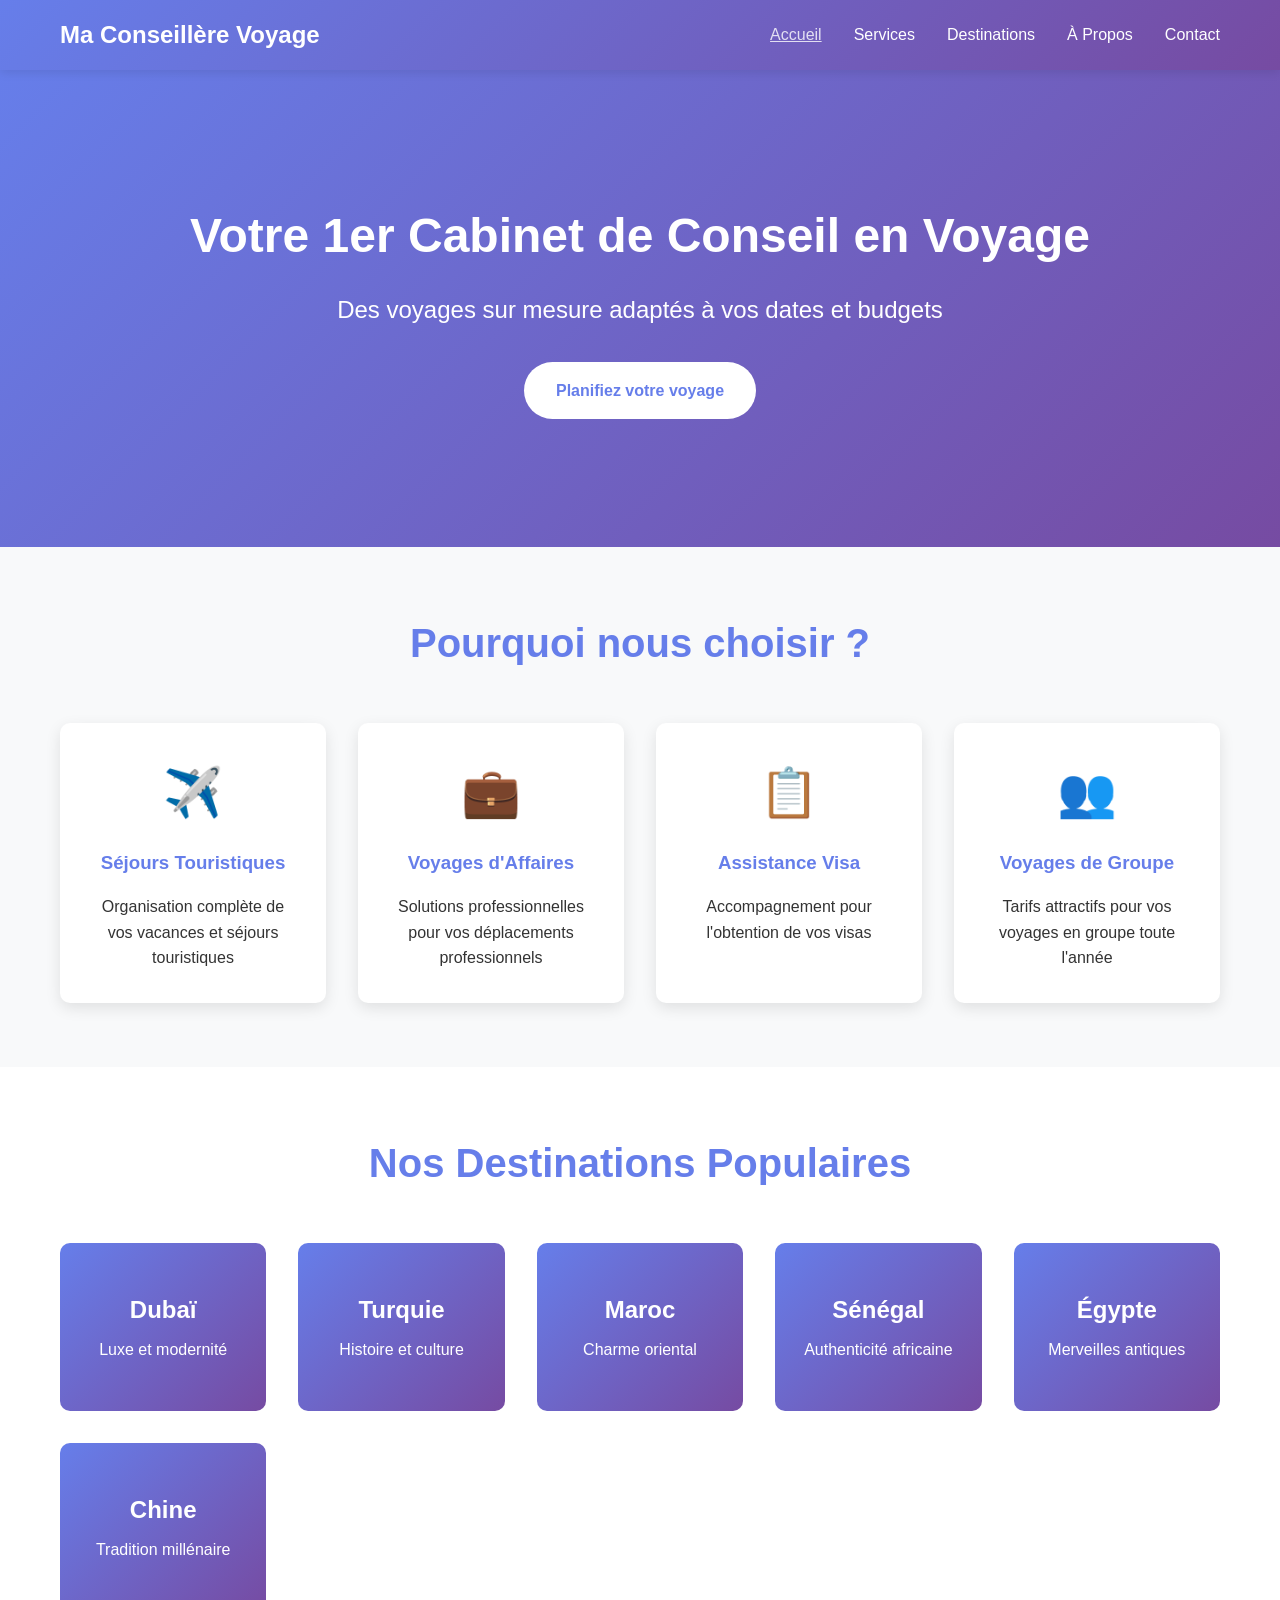
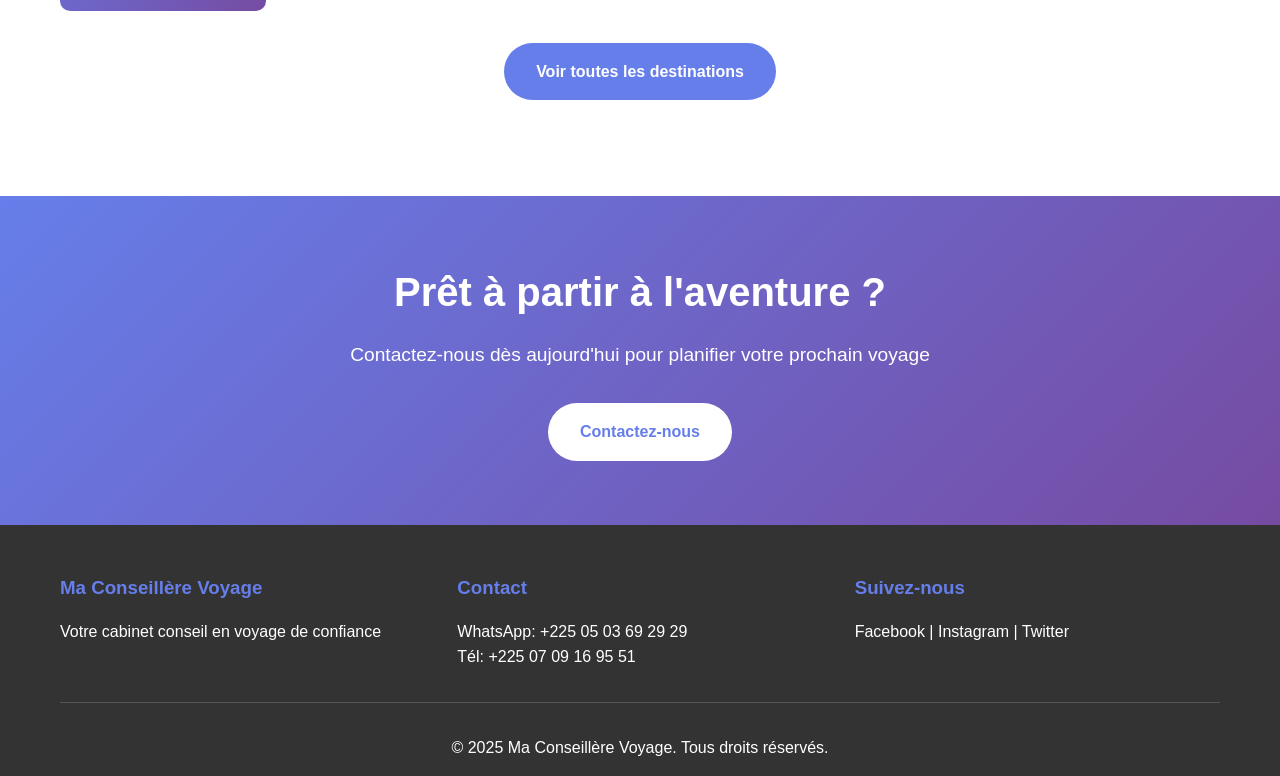
==== index.html @ c79a8484 "Initial commit: Landing page for MaConseillereVoyage Created a complete multi-page website including" ====
<!DOCTYPE html>
<html lang="fr">
<head>
    <meta charset="UTF-8">
    <meta name="viewport" content="width=device-width, initial-scale=1.0">
    <title>Ma Conseillère Voyage - Votre Cabinet Conseil en Voyage</title>
    <link rel="stylesheet" href="styles.css">
</head>
<body>
    <nav class="navbar">
        <div class="container">
            <div class="logo">
                <h1>Ma Conseillère Voyage</h1>
            </div>
            <ul class="nav-menu">
                <li><a href="index.html" class="active">Accueil</a></li>
                <li><a href="services.html">Services</a></li>
                <li><a href="destinations.html">Destinations</a></li>
                <li><a href="about.html">À Propos</a></li>
                <li><a href="contact.html">Contact</a></li>
            </ul>
        </div>
    </nav>

    <section class="hero">
        <div class="hero-content">
            <h2>Votre 1er Cabinet de Conseil en Voyage</h2>
            <p>Des voyages sur mesure adaptés à vos dates et budgets</p>
            <a href="contact.html" class="cta-button">Planifiez votre voyage</a>
        </div>
    </section>

    <section class="features">
        <div class="container">
            <h2>Pourquoi nous choisir ?</h2>
            <div class="feature-grid">
                <div class="feature-card">
                    <div class="icon">✈️</div>
                    <h3>Séjours Touristiques</h3>
                    <p>Organisation complète de vos vacances et séjours touristiques</p>
                </div>
                <div class="feature-card">
                    <div class="icon">💼</div>
                    <h3>Voyages d'Affaires</h3>
                    <p>Solutions professionnelles pour vos déplacements professionnels</p>
                </div>
                <div class="feature-card">
                    <div class="icon">📋</div>
                    <h3>Assistance Visa</h3>
                    <p>Accompagnement pour l'obtention de vos visas</p>
                </div>
                <div class="feature-card">
                    <div class="icon">👥</div>
                    <h3>Voyages de Groupe</h3>
                    <p>Tarifs attractifs pour vos voyages en groupe toute l'année</p>
                </div>
            </div>
        </div>
    </section>

    <section class="destinations-preview">
        <div class="container">
            <h2>Nos Destinations Populaires</h2>
            <div class="destinations-grid">
                <div class="destination-card">
                    <h3>Dubaï</h3>
                    <p>Luxe et modernité</p>
                </div>
                <div class="destination-card">
                    <h3>Turquie</h3>
                    <p>Histoire et culture</p>
                </div>
                <div class="destination-card">
                    <h3>Maroc</h3>
                    <p>Charme oriental</p>
                </div>
                <div class="destination-card">
                    <h3>Sénégal</h3>
                    <p>Authenticité africaine</p>
                </div>
                <div class="destination-card">
                    <h3>Égypte</h3>
                    <p>Merveilles antiques</p>
                </div>
                <div class="destination-card">
                    <h3>Chine</h3>
                    <p>Tradition millénaire</p>
                </div>
            </div>
            <a href="destinations.html" class="btn-secondary">Voir toutes les destinations</a>
        </div>
    </section>

    <section class="cta-section">
        <div class="container">
            <h2>Prêt à partir à l'aventure ?</h2>
            <p>Contactez-nous dès aujourd'hui pour planifier votre prochain voyage</p>
            <a href="contact.html" class="cta-button">Contactez-nous</a>
        </div>
    </section>

    <footer>
        <div class="container">
            <div class="footer-content">
                <div class="footer-section">
                    <h3>Ma Conseillère Voyage</h3>
                    <p>Votre cabinet conseil en voyage de confiance</p>
                </div>
                <div class="footer-section">
                    <h3>Contact</h3>
                    <p>WhatsApp: +225 05 03 69 29 29</p>
                    <p>Tél: +225 07 09 16 95 51</p>
                </div>
                <div class="footer-section">
                    <h3>Suivez-nous</h3>
                    <p>Facebook | Instagram | Twitter</p>
                </div>
            </div>
            <div class="footer-bottom">
                <p>&copy; 2025 Ma Conseillère Voyage. Tous droits réservés.</p>
            </div>
        </div>
    </footer>
</body>
</html>
---- styles.css ----
* {
    margin: 0;
    padding: 0;
    box-sizing: border-box;
}

body {
    font-family: 'Segoe UI', Tahoma, Geneva, Verdana, sans-serif;
    line-height: 1.6;
    color: #333;
}

.container {
    max-width: 1200px;
    margin: 0 auto;
    padding: 0 20px;
}

/* Navigation */
.navbar {
    background: linear-gradient(135deg, #667eea 0%, #764ba2 100%);
    padding: 1rem 0;
    position: sticky;
    top: 0;
    z-index: 1000;
    box-shadow: 0 2px 10px rgba(0,0,0,0.1);
}

.navbar .container {
    display: flex;
    justify-content: space-between;
    align-items: center;
}

.logo h1 {
    color: white;
    font-size: 1.5rem;
}

.nav-menu {
    display: flex;
    list-style: none;
    gap: 2rem;
}

.nav-menu a {
    color: white;
    text-decoration: none;
    font-weight: 500;
    transition: opacity 0.3s;
}

.nav-menu a:hover,
.nav-menu a.active {
    opacity: 0.8;
    text-decoration: underline;
}

/* Hero Section */
.hero {
    background: linear-gradient(135deg, #667eea 0%, #764ba2 100%);
    color: white;
    padding: 8rem 2rem;
    text-align: center;
}

.hero-content h2 {
    font-size: 3rem;
    margin-bottom: 1rem;
}

.hero-content p {
    font-size: 1.5rem;
    margin-bottom: 2rem;
}

.cta-button {
    display: inline-block;
    background: white;
    color: #667eea;
    padding: 1rem 2rem;
    border-radius: 30px;
    text-decoration: none;
    font-weight: bold;
    transition: transform 0.3s, box-shadow 0.3s;
}

.cta-button:hover {
    transform: translateY(-3px);
    box-shadow: 0 10px 20px rgba(0,0,0,0.2);
}

/* Features Section */
.features {
    padding: 4rem 2rem;
    background: #f8f9fa;
}

.features h2 {
    text-align: center;
    font-size: 2.5rem;
    margin-bottom: 3rem;
    color: #667eea;
}

.feature-grid {
    display: grid;
    grid-template-columns: repeat(auto-fit, minmax(250px, 1fr));
    gap: 2rem;
}

.feature-card {
    background: white;
    padding: 2rem;
    border-radius: 10px;
    text-align: center;
    box-shadow: 0 5px 15px rgba(0,0,0,0.1);
    transition: transform 0.3s;
}

.feature-card:hover {
    transform: translateY(-5px);
}

.icon {
    font-size: 3rem;
    margin-bottom: 1rem;
}

.feature-card h3 {
    color: #667eea;
    margin-bottom: 1rem;
}

/* Destinations Preview */
.destinations-preview {
    padding: 4rem 2rem;
}

.destinations-preview h2 {
    text-align: center;
    font-size: 2.5rem;
    margin-bottom: 3rem;
    color: #667eea;
}

.destinations-grid {
    display: grid;
    grid-template-columns: repeat(auto-fit, minmax(200px, 1fr));
    gap: 2rem;
    margin-bottom: 2rem;
}

.destination-card {
    background: linear-gradient(135deg, #667eea 0%, #764ba2 100%);
    color: white;
    padding: 3rem 1rem;
    border-radius: 10px;
    text-align: center;
    transition: transform 0.3s;
}

.destination-card:hover {
    transform: scale(1.05);
}

.destination-card h3 {
    font-size: 1.5rem;
    margin-bottom: 0.5rem;
}

.btn-secondary {
    display: block;
    width: fit-content;
    margin: 2rem auto;
    padding: 1rem 2rem;
    background: #667eea;
    color: white;
    text-decoration: none;
    border-radius: 30px;
    font-weight: bold;
    transition: background 0.3s;
}

.btn-secondary:hover {
    background: #764ba2;
}

/* CTA Section */
.cta-section {
    background: linear-gradient(135deg, #667eea 0%, #764ba2 100%);
    color: white;
    padding: 4rem 2rem;
    text-align: center;
}

.cta-section h2 {
    font-size: 2.5rem;
    margin-bottom: 1rem;
}

.cta-section p {
    font-size: 1.2rem;
    margin-bottom: 2rem;
}

/* Footer */
footer {
    background: #333;
    color: white;
    padding: 3rem 2rem 1rem;
}

.footer-content {
    display: grid;
    grid-template-columns: repeat(auto-fit, minmax(250px, 1fr));
    gap: 2rem;
    margin-bottom: 2rem;
}

.footer-section h3 {
    margin-bottom: 1rem;
    color: #667eea;
}

.footer-bottom {
    text-align: center;
    padding-top: 2rem;
    border-top: 1px solid #555;
}

/* Form Styles */
.form-group {
    margin-bottom: 1.5rem;
}

.form-group label {
    display: block;
    margin-bottom: 0.5rem;
    font-weight: bold;
}

.form-group input,
.form-group textarea,
.form-group select {
    width: 100%;
    padding: 0.75rem;
    border: 1px solid #ddd;
    border-radius: 5px;
    font-size: 1rem;
}

.form-group textarea {
    resize: vertical;
    min-height: 150px;
}

.submit-button {
    background: #667eea;
    color: white;
    padding: 1rem 2rem;
    border: none;
    border-radius: 30px;
    font-size: 1rem;
    font-weight: bold;
    cursor: pointer;
    transition: background 0.3s;
}

.submit-button:hover {
    background: #764ba2;
}

/* Content Sections */
.content-section {
    padding: 4rem 2rem;
}

.content-section h2 {
    color: #667eea;
    font-size: 2.5rem;
    margin-bottom: 2rem;
}

.content-section h3 {
    color: #667eea;
    margin-top: 2rem;
    margin-bottom: 1rem;
}

/* Service Cards */
.service-card {
    background: white;
    padding: 2rem;
    border-radius: 10px;
    box-shadow: 0 5px 15px rgba(0,0,0,0.1);
    margin-bottom: 2rem;
}

.service-card h3 {
    color: #667eea;
    margin-bottom: 1rem;
}

.service-card ul {
    list-style-position: inside;
    margin-top: 1rem;
}

.service-card li {
    margin-bottom: 0.5rem;
}

/* Contact Info */
.contact-info {
    background: #f8f9fa;
    padding: 2rem;
    border-radius: 10px;
    margin-bottom: 2rem;
}

.contact-item {
    display: flex;
    align-items: center;
    margin-bottom: 1rem;
    font-size: 1.1rem;
}

.contact-item strong {
    color: #667eea;
    margin-right: 0.5rem;
}

/* Responsive */
@media (max-width: 768px) {
    .nav-menu {
        flex-direction: column;
        gap: 1rem;
    }

    .hero-content h2 {
        font-size: 2rem;
    }

    .hero-content p {
        font-size: 1.2rem;
    }

    .features h2,
    .destinations-preview h2,
    .content-section h2 {
        font-size: 2rem;
    }
}
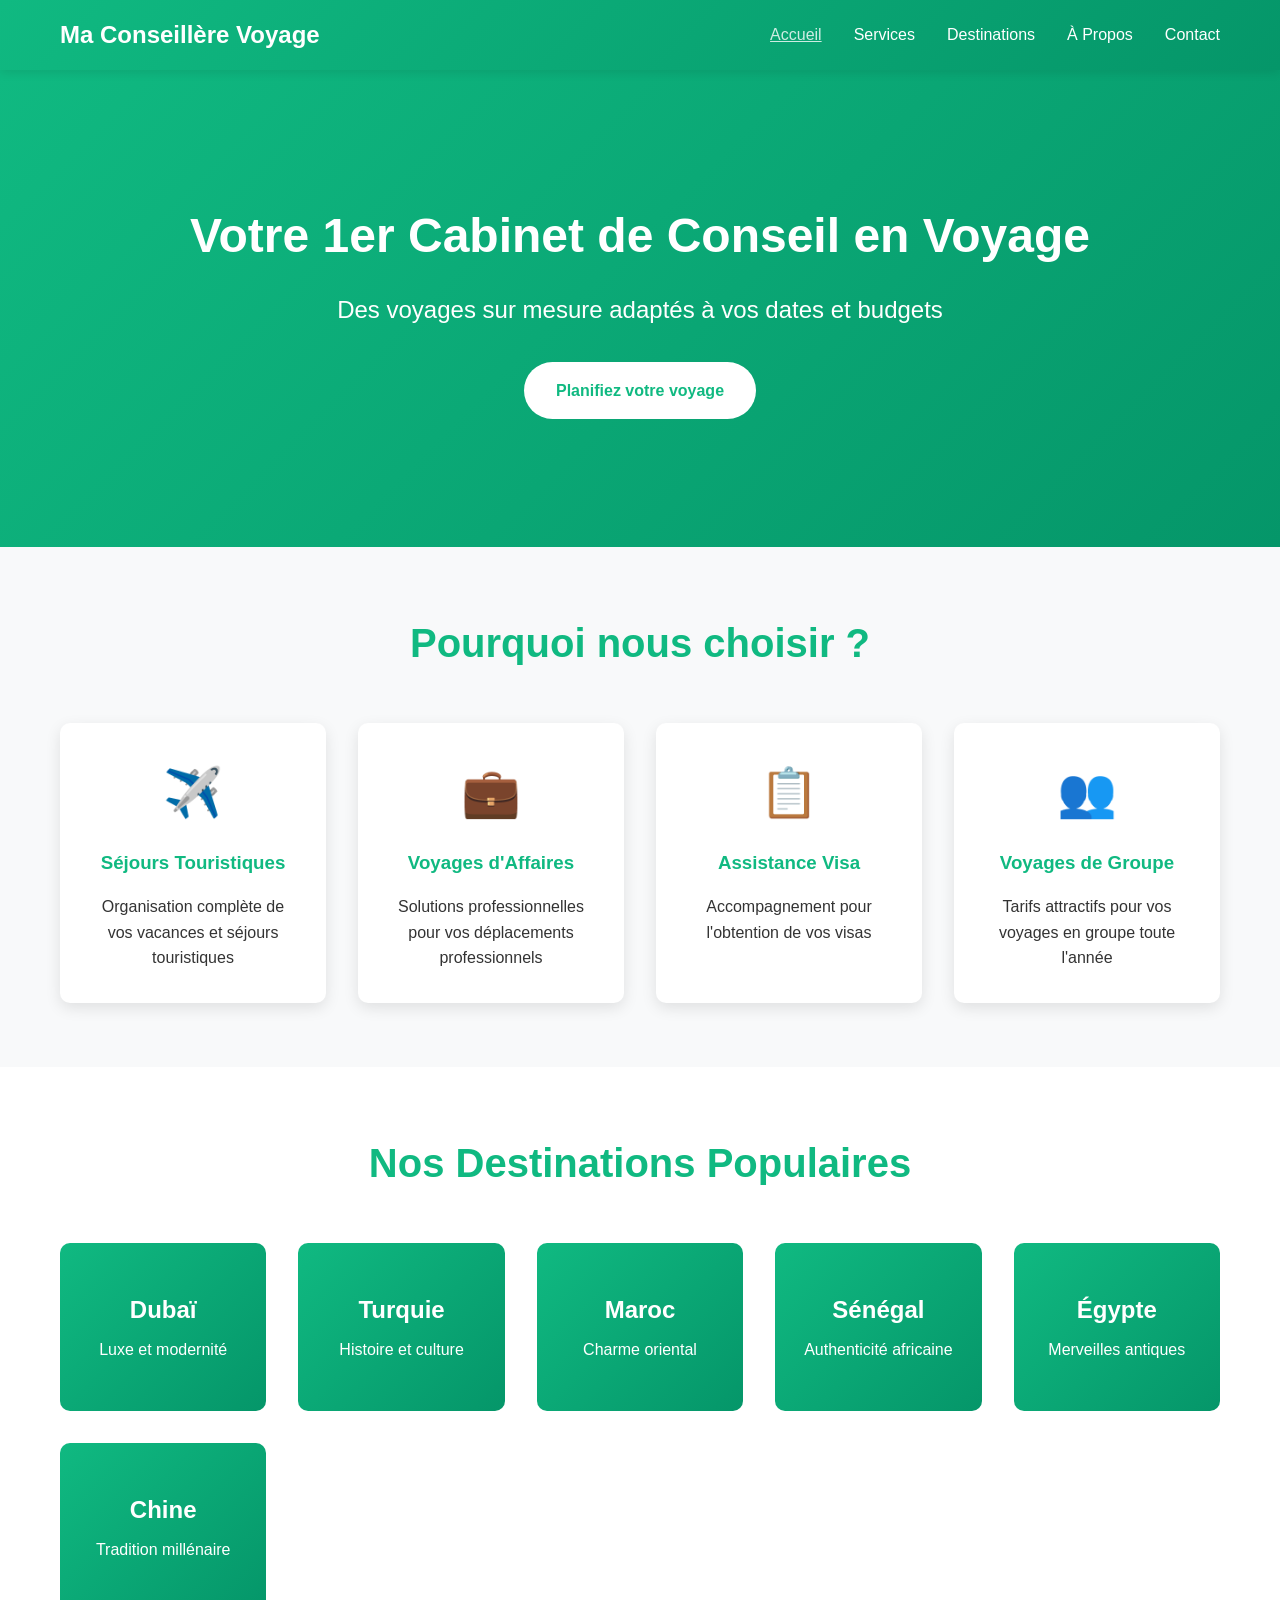
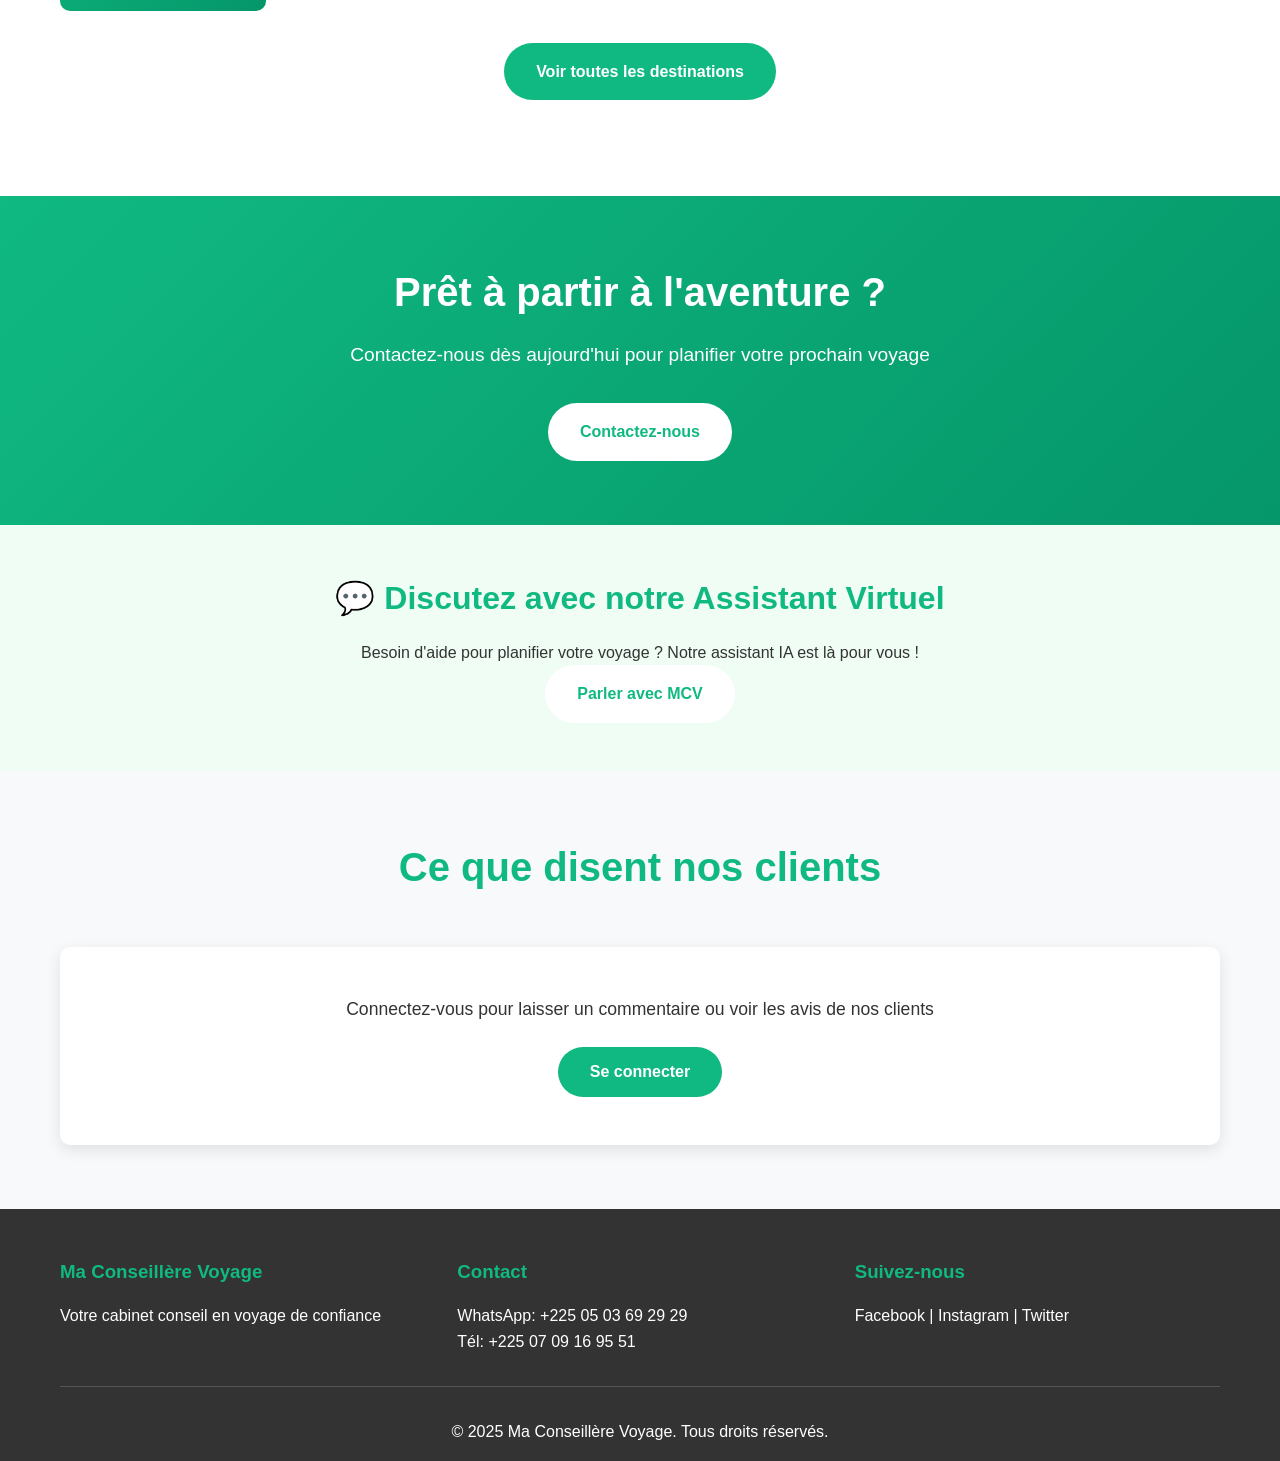
==== commit c1a7bd8c: "Add authentication, comments system, and AI chat features Major features added: - Firebase Authentic" ====
--- a/index.html
+++ b/index.html
@@ -99,6 +99,136 @@
         </div>
     </section>
 
+    <!-- Chat AI Section -->
+    <section class="chat-promo-section">
+        <div class="container">
+            <h2>💬 Discutez avec notre Assistant Virtuel</h2>
+            <p>Besoin d'aide pour planifier votre voyage ? Notre assistant IA est là pour vous !</p>
+            <a href="chat.html" class="cta-button">Parler avec MCV</a>
+        </div>
+    </section>
+
+    <!-- Comments Section -->
+    <section class="comments-wrapper">
+        <div class="container">
+            <h2>Ce que disent nos clients</h2>
+
+            <!-- Login prompt (shown when not logged in) -->
+            <div id="login-prompt" class="login-prompt">
+                <p>Connectez-vous pour laisser un commentaire ou voir les avis de nos clients</p>
+                <div id="auth-buttons">
+                    <button onclick="window.authModule.showLoginModal()" class="btn-login">Se connecter</button>
+                </div>
+            </div>
+
+            <!-- Comments section (shown when logged in) -->
+            <div id="comments-section" class="comments-section" style="display: none;">
+                <!-- Comment form -->
+                <form id="comment-form" class="comment-form">
+                    <textarea
+                        id="comment-input"
+                        placeholder="Partagez votre expérience avec Ma Conseillère Voyage..."
+                        rows="3"
+                        required
+                    ></textarea>
+                    <button type="submit" class="submit-button">Publier</button>
+                </form>
+
+                <!-- Comments list -->
+                <div id="comments-list" class="comments-list">
+                    <!-- Comments will be loaded here -->
+                </div>
+            </div>
+        </div>
+    </section>
+
+    <!-- Auth Modal -->
+    <div id="auth-modal" class="auth-modal" onclick="if(event.target === this) window.authModule.hideLoginModal()">
+        <div class="auth-modal-content">
+            <span class="close-modal" onclick="window.authModule.hideLoginModal()">&times;</span>
+
+            <!-- Login Form -->
+            <div id="login-form" class="auth-form">
+                <h2>Connexion</h2>
+                <form onsubmit="event.preventDefault(); window.authModule.signInWithEmail(document.getElementById('login-email').value, document.getElementById('login-password').value)">
+                    <div class="form-group">
+                        <label for="login-email">Email</label>
+                        <input type="email" id="login-email" required>
+                    </div>
+                    <div class="form-group">
+                        <label for="login-password">Mot de passe</label>
+                        <input type="password" id="login-password" required>
+                    </div>
+                    <button type="submit" class="submit-button">Se connecter</button>
+                </form>
+
+                <div class="auth-divider">
+                    <span>OU</span>
+                </div>
+
+                <button onclick="window.authModule.signInWithGoogle()" class="google-button">
+                    <img src="https://www.gstatic.com/firebasejs/ui/2.0.0/images/auth/google.svg" alt="Google">
+                    Continuer avec Google
+                </button>
+
+                <p class="auth-switch">
+                    Pas encore de compte ?
+                    <a href="#" onclick="event.preventDefault(); window.authModule.showSignupForm()">S'inscrire</a>
+                </p>
+            </div>
+
+            <!-- Signup Form -->
+            <div id="signup-form" class="auth-form" style="display: none;">
+                <h2>Inscription</h2>
+                <form onsubmit="event.preventDefault(); window.authModule.signUpWithEmail(document.getElementById('signup-email').value, document.getElementById('signup-password').value, document.getElementById('signup-name').value)">
+                    <div class="form-group">
+                        <label for="signup-name">Nom complet</label>
+                        <input type="text" id="signup-name" required>
+                    </div>
+                    <div class="form-group">
+                        <label for="signup-email">Email</label>
+                        <input type="email" id="signup-email" required>
+                    </div>
+                    <div class="form-group">
+                        <label for="signup-password">Mot de passe (min. 6 caractères)</label>
+                        <input type="password" id="signup-password" minlength="6" required>
+                    </div>
+                    <button type="submit" class="submit-button">S'inscrire</button>
+                </form>
+
+                <div class="auth-divider">
+                    <span>OU</span>
+                </div>
+
+                <button onclick="window.authModule.signInWithGoogle()" class="google-button">
+                    <img src="https://www.gstatic.com/firebasejs/ui/2.0.0/images/auth/google.svg" alt="Google">
+                    Continuer avec Google
+                </button>
+
+                <p class="auth-switch">
+                    Déjà un compte ?
+                    <a href="#" onclick="event.preventDefault(); window.authModule.showLoginForm()">Se connecter</a>
+                </p>
+            </div>
+        </div>
+    </div>
+
+    <!-- Scripts -->
+    <script type="module" src="js/firebase-config.js"></script>
+    <script type="module" src="js/auth.js"></script>
+    <script type="module" src="js/comments.js"></script>
+    <script type="module">
+        import { initAuth } from './js/auth.js';
+        import { initComments, setupCommentForm } from './js/comments.js';
+
+        // Initialize authentication
+        initAuth();
+
+        // Initialize comments
+        initComments();
+        setupCommentForm();
+    </script>
+
     <footer>
         <div class="container">
             <div class="footer-content">
--- a/styles.css
+++ b/styles.css
@@ -18,7 +18,7 @@
 
 /* Navigation */
 .navbar {
-    background: linear-gradient(135deg, #667eea 0%, #764ba2 100%);
+    background: linear-gradient(135deg, #10b981 0%, #059669 100%);
     padding: 1rem 0;
     position: sticky;
     top: 0;
@@ -58,7 +58,7 @@
 
 /* Hero Section */
 .hero {
-    background: linear-gradient(135deg, #667eea 0%, #764ba2 100%);
+    background: linear-gradient(135deg, #10b981 0%, #059669 100%);
     color: white;
     padding: 8rem 2rem;
     text-align: center;
@@ -77,7 +77,7 @@
 .cta-button {
     display: inline-block;
     background: white;
-    color: #667eea;
+    color: #10b981;
     padding: 1rem 2rem;
     border-radius: 30px;
     text-decoration: none;
@@ -100,7 +100,7 @@
     text-align: center;
     font-size: 2.5rem;
     margin-bottom: 3rem;
-    color: #667eea;
+    color: #10b981;
 }
 
 .feature-grid {
@@ -128,7 +128,7 @@
 }
 
 .feature-card h3 {
-    color: #667eea;
+    color: #10b981;
     margin-bottom: 1rem;
 }
 
@@ -141,7 +141,7 @@
     text-align: center;
     font-size: 2.5rem;
     margin-bottom: 3rem;
-    color: #667eea;
+    color: #10b981;
 }
 
 .destinations-grid {
@@ -152,7 +152,7 @@
 }
 
 .destination-card {
-    background: linear-gradient(135deg, #667eea 0%, #764ba2 100%);
+    background: linear-gradient(135deg, #10b981 0%, #059669 100%);
     color: white;
     padding: 3rem 1rem;
     border-radius: 10px;
@@ -174,7 +174,7 @@
     width: fit-content;
     margin: 2rem auto;
     padding: 1rem 2rem;
-    background: #667eea;
+    background: #10b981;
     color: white;
     text-decoration: none;
     border-radius: 30px;
@@ -183,12 +183,12 @@
 }
 
 .btn-secondary:hover {
-    background: #764ba2;
+    background: #059669;
 }
 
 /* CTA Section */
 .cta-section {
-    background: linear-gradient(135deg, #667eea 0%, #764ba2 100%);
+    background: linear-gradient(135deg, #10b981 0%, #059669 100%);
     color: white;
     padding: 4rem 2rem;
     text-align: center;
@@ -220,7 +220,7 @@
 
 .footer-section h3 {
     margin-bottom: 1rem;
-    color: #667eea;
+    color: #10b981;
 }
 
 .footer-bottom {
@@ -256,7 +256,7 @@
 }
 
 .submit-button {
-    background: #667eea;
+    background: #10b981;
     color: white;
     padding: 1rem 2rem;
     border: none;
@@ -268,7 +268,7 @@
 }
 
 .submit-button:hover {
-    background: #764ba2;
+    background: #059669;
 }
 
 /* Content Sections */
@@ -277,13 +277,13 @@
 }
 
 .content-section h2 {
-    color: #667eea;
+    color: #10b981;
     font-size: 2.5rem;
     margin-bottom: 2rem;
 }
 
 .content-section h3 {
-    color: #667eea;
+    color: #10b981;
     margin-top: 2rem;
     margin-bottom: 1rem;
 }
@@ -298,7 +298,7 @@
 }
 
 .service-card h3 {
-    color: #667eea;
+    color: #10b981;
     margin-bottom: 1rem;
 }
 
@@ -327,8 +327,522 @@
 }
 
 .contact-item strong {
-    color: #667eea;
+    color: #10b981;
     margin-right: 0.5rem;
+}
+
+/* Chat Promo Section */
+.chat-promo-section {
+    background: #f0fdf4;
+    padding: 3rem 2rem;
+    text-align: center;
+}
+
+.chat-promo-section h2 {
+    color: #10b981;
+    font-size: 2rem;
+    margin-bottom: 1rem;
+}
+
+/* Comments Section */
+.comments-wrapper {
+    padding: 4rem 2rem;
+    background: #f8f9fa;
+}
+
+.comments-wrapper h2 {
+    text-align: center;
+    font-size: 2.5rem;
+    margin-bottom: 3rem;
+    color: #10b981;
+}
+
+.login-prompt {
+    text-align: center;
+    padding: 3rem 2rem;
+    background: white;
+    border-radius: 10px;
+    box-shadow: 0 5px 15px rgba(0,0,0,0.1);
+}
+
+.login-prompt p {
+    margin-bottom: 1.5rem;
+    font-size: 1.1rem;
+}
+
+.btn-login {
+    background: #10b981;
+    color: white;
+    padding: 1rem 2rem;
+    border: none;
+    border-radius: 30px;
+    font-size: 1rem;
+    font-weight: bold;
+    cursor: pointer;
+    transition: background 0.3s;
+}
+
+.btn-login:hover {
+    background: #059669;
+}
+
+.btn-logout {
+    background: #ef4444;
+    color: white;
+    padding: 0.5rem 1rem;
+    border: none;
+    border-radius: 20px;
+    font-size: 0.9rem;
+    cursor: pointer;
+    transition: background 0.3s;
+    margin-left: 1rem;
+}
+
+.btn-logout:hover {
+    background: #dc2626;
+}
+
+.user-name {
+    color: white;
+    font-weight: 500;
+}
+
+.comments-section {
+    max-width: 800px;
+    margin: 0 auto;
+}
+
+.comment-form {
+    background: white;
+    padding: 2rem;
+    border-radius: 10px;
+    box-shadow: 0 5px 15px rgba(0,0,0,0.1);
+    margin-bottom: 2rem;
+}
+
+.comment-form textarea {
+    width: 100%;
+    padding: 1rem;
+    border: 1px solid #ddd;
+    border-radius: 5px;
+    font-family: inherit;
+    font-size: 1rem;
+    margin-bottom: 1rem;
+    resize: vertical;
+}
+
+.comments-list {
+    display: flex;
+    flex-direction: column;
+    gap: 1.5rem;
+}
+
+.comment-card {
+    background: white;
+    padding: 1.5rem;
+    border-radius: 10px;
+    box-shadow: 0 2px 10px rgba(0,0,0,0.1);
+}
+
+.comment-header {
+    display: flex;
+    align-items: center;
+    margin-bottom: 1rem;
+}
+
+.comment-avatar {
+    width: 40px;
+    height: 40px;
+    border-radius: 50%;
+    object-fit: cover;
+    margin-right: 1rem;
+}
+
+.comment-user-info {
+    display: flex;
+    flex-direction: column;
+}
+
+.comment-date {
+    font-size: 0.85rem;
+    color: #666;
+}
+
+.comment-text {
+    margin-bottom: 1rem;
+    line-height: 1.6;
+}
+
+.comment-actions {
+    display: flex;
+    gap: 1rem;
+}
+
+.like-button {
+    display: flex;
+    align-items: center;
+    gap: 0.5rem;
+    background: transparent;
+    border: 1px solid #ddd;
+    padding: 0.5rem 1rem;
+    border-radius: 20px;
+    cursor: pointer;
+    transition: all 0.3s;
+}
+
+.like-button:hover {
+    background: #f0fdf4;
+    border-color: #10b981;
+}
+
+.like-button.liked {
+    background: #f0fdf4;
+    border-color: #10b981;
+}
+
+.like-icon {
+    font-size: 1.2rem;
+}
+
+.like-count {
+    font-weight: 500;
+    color: #333;
+}
+
+.no-comments {
+    text-align: center;
+    padding: 2rem;
+    color: #666;
+    font-style: italic;
+}
+
+/* Auth Modal */
+.auth-modal {
+    display: none;
+    position: fixed;
+    top: 0;
+    left: 0;
+    width: 100%;
+    height: 100%;
+    background: rgba(0,0,0,0.5);
+    z-index: 2000;
+    align-items: center;
+    justify-content: center;
+}
+
+.auth-modal-content {
+    background: white;
+    padding: 2rem;
+    border-radius: 10px;
+    max-width: 400px;
+    width: 90%;
+    position: relative;
+}
+
+.close-modal {
+    position: absolute;
+    top: 1rem;
+    right: 1rem;
+    font-size: 2rem;
+    cursor: pointer;
+    color: #666;
+}
+
+.close-modal:hover {
+    color: #333;
+}
+
+.auth-form h2 {
+    color: #10b981;
+    margin-bottom: 1.5rem;
+    text-align: center;
+}
+
+.auth-divider {
+    text-align: center;
+    margin: 1.5rem 0;
+    position: relative;
+}
+
+.auth-divider::before,
+.auth-divider::after {
+    content: '';
+    position: absolute;
+    top: 50%;
+    width: 40%;
+    height: 1px;
+    background: #ddd;
+}
+
+.auth-divider::before {
+    left: 0;
+}
+
+.auth-divider::after {
+    right: 0;
+}
+
+.auth-divider span {
+    background: white;
+    padding: 0 1rem;
+    color: #666;
+}
+
+.google-button {
+    width: 100%;
+    padding: 0.75rem;
+    border: 1px solid #ddd;
+    border-radius: 5px;
+    background: white;
+    display: flex;
+    align-items: center;
+    justify-content: center;
+    gap: 0.5rem;
+    cursor: pointer;
+    font-size: 1rem;
+    transition: background 0.3s;
+}
+
+.google-button:hover {
+    background: #f8f9fa;
+}
+
+.google-button img {
+    width: 20px;
+    height: 20px;
+}
+
+.auth-switch {
+    text-align: center;
+    margin-top: 1rem;
+}
+
+.auth-switch a {
+    color: #10b981;
+    text-decoration: none;
+    font-weight: 500;
+}
+
+.auth-switch a:hover {
+    text-decoration: underline;
+}
+
+/* Chat Page */
+.chat-container {
+    min-height: calc(100vh - 60px);
+    background: #f8f9fa;
+    padding: 2rem;
+    display: flex;
+    justify-content: center;
+}
+
+.chat-wrapper {
+    max-width: 900px;
+    width: 100%;
+    background: white;
+    border-radius: 10px;
+    box-shadow: 0 5px 15px rgba(0,0,0,0.1);
+    display: flex;
+    flex-direction: column;
+    height: calc(100vh - 140px);
+}
+
+.chat-header {
+    padding: 1.5rem;
+    border-bottom: 1px solid #e5e7eb;
+    display: flex;
+    justify-content: space-between;
+    align-items: center;
+}
+
+.chat-header-info {
+    display: flex;
+    align-items: center;
+    gap: 1rem;
+}
+
+.chat-avatar {
+    width: 50px;
+    height: 50px;
+    border-radius: 50%;
+    background: #10b981;
+    display: flex;
+    align-items: center;
+    justify-content: center;
+    font-size: 1.5rem;
+}
+
+.chat-header h2 {
+    margin: 0;
+    font-size: 1.5rem;
+    color: #10b981;
+}
+
+.chat-status {
+    font-size: 0.9rem;
+    color: #10b981;
+}
+
+.btn-back {
+    padding: 0.5rem 1rem;
+    background: #10b981;
+    color: white;
+    border: none;
+    border-radius: 5px;
+    cursor: pointer;
+    transition: background 0.3s;
+}
+
+.btn-back:hover {
+    background: #059669;
+}
+
+.chat-messages {
+    flex: 1;
+    overflow-y: auto;
+    padding: 2rem;
+    display: flex;
+    flex-direction: column;
+    gap: 1rem;
+}
+
+.message {
+    display: flex;
+    gap: 0.75rem;
+    max-width: 80%;
+    animation: fadeIn 0.3s;
+}
+
+@keyframes fadeIn {
+    from {
+        opacity: 0;
+        transform: translateY(10px);
+    }
+    to {
+        opacity: 1;
+        transform: translateY(0);
+    }
+}
+
+.user-message {
+    align-self: flex-end;
+    flex-direction: row-reverse;
+}
+
+.assistant-message {
+    align-self: flex-start;
+}
+
+.message-avatar {
+    width: 35px;
+    height: 35px;
+    border-radius: 50%;
+    display: flex;
+    align-items: center;
+    justify-content: center;
+    font-size: 1.2rem;
+    flex-shrink: 0;
+}
+
+.message-avatar img {
+    width: 100%;
+    height: 100%;
+    border-radius: 50%;
+    object-fit: cover;
+}
+
+.message-content {
+    padding: 0.75rem 1rem;
+    border-radius: 15px;
+    line-height: 1.5;
+}
+
+.user-message .message-content {
+    background: #10b981;
+    color: white;
+    border-bottom-right-radius: 5px;
+}
+
+.assistant-message .message-content {
+    background: #f3f4f6;
+    color: #333;
+    border-bottom-left-radius: 5px;
+}
+
+.typing .message-content {
+    display: flex;
+    gap: 0.25rem;
+    padding: 1rem;
+}
+
+.typing-dots span {
+    width: 8px;
+    height: 8px;
+    border-radius: 50%;
+    background: #10b981;
+    display: inline-block;
+    animation: typing 1.4s infinite;
+}
+
+.typing-dots span:nth-child(2) {
+    animation-delay: 0.2s;
+}
+
+.typing-dots span:nth-child(3) {
+    animation-delay: 0.4s;
+}
+
+@keyframes typing {
+    0%, 60%, 100% {
+        transform: translateY(0);
+    }
+    30% {
+        transform: translateY(-10px);
+    }
+}
+
+.chat-input-container {
+    padding: 1.5rem;
+    border-top: 1px solid #e5e7eb;
+    display: flex;
+    gap: 1rem;
+}
+
+.chat-input-container textarea {
+    flex: 1;
+    padding: 0.75rem;
+    border: 1px solid #ddd;
+    border-radius: 20px;
+    font-family: inherit;
+    font-size: 1rem;
+    resize: none;
+    max-height: 120px;
+}
+
+.send-button {
+    width: 50px;
+    height: 50px;
+    border-radius: 50%;
+    background: #10b981;
+    color: white;
+    border: none;
+    cursor: pointer;
+    display: flex;
+    align-items: center;
+    justify-content: center;
+    transition: background 0.3s, transform 0.2s;
+    flex-shrink: 0;
+}
+
+.send-button:hover {
+    background: #059669;
+    transform: scale(1.05);
+}
+
+.send-button:disabled {
+    background: #9ca3af;
+    cursor: not-allowed;
+    transform: none;
 }
 
 /* Responsive */
@@ -351,4 +865,17 @@
     .content-section h2 {
         font-size: 2rem;
     }
-}
+
+    .message {
+        max-width: 90%;
+    }
+
+    .chat-wrapper {
+        height: calc(100vh - 100px);
+    }
+
+    .auth-modal-content {
+        width: 95%;
+        padding: 1.5rem;
+    }
+}
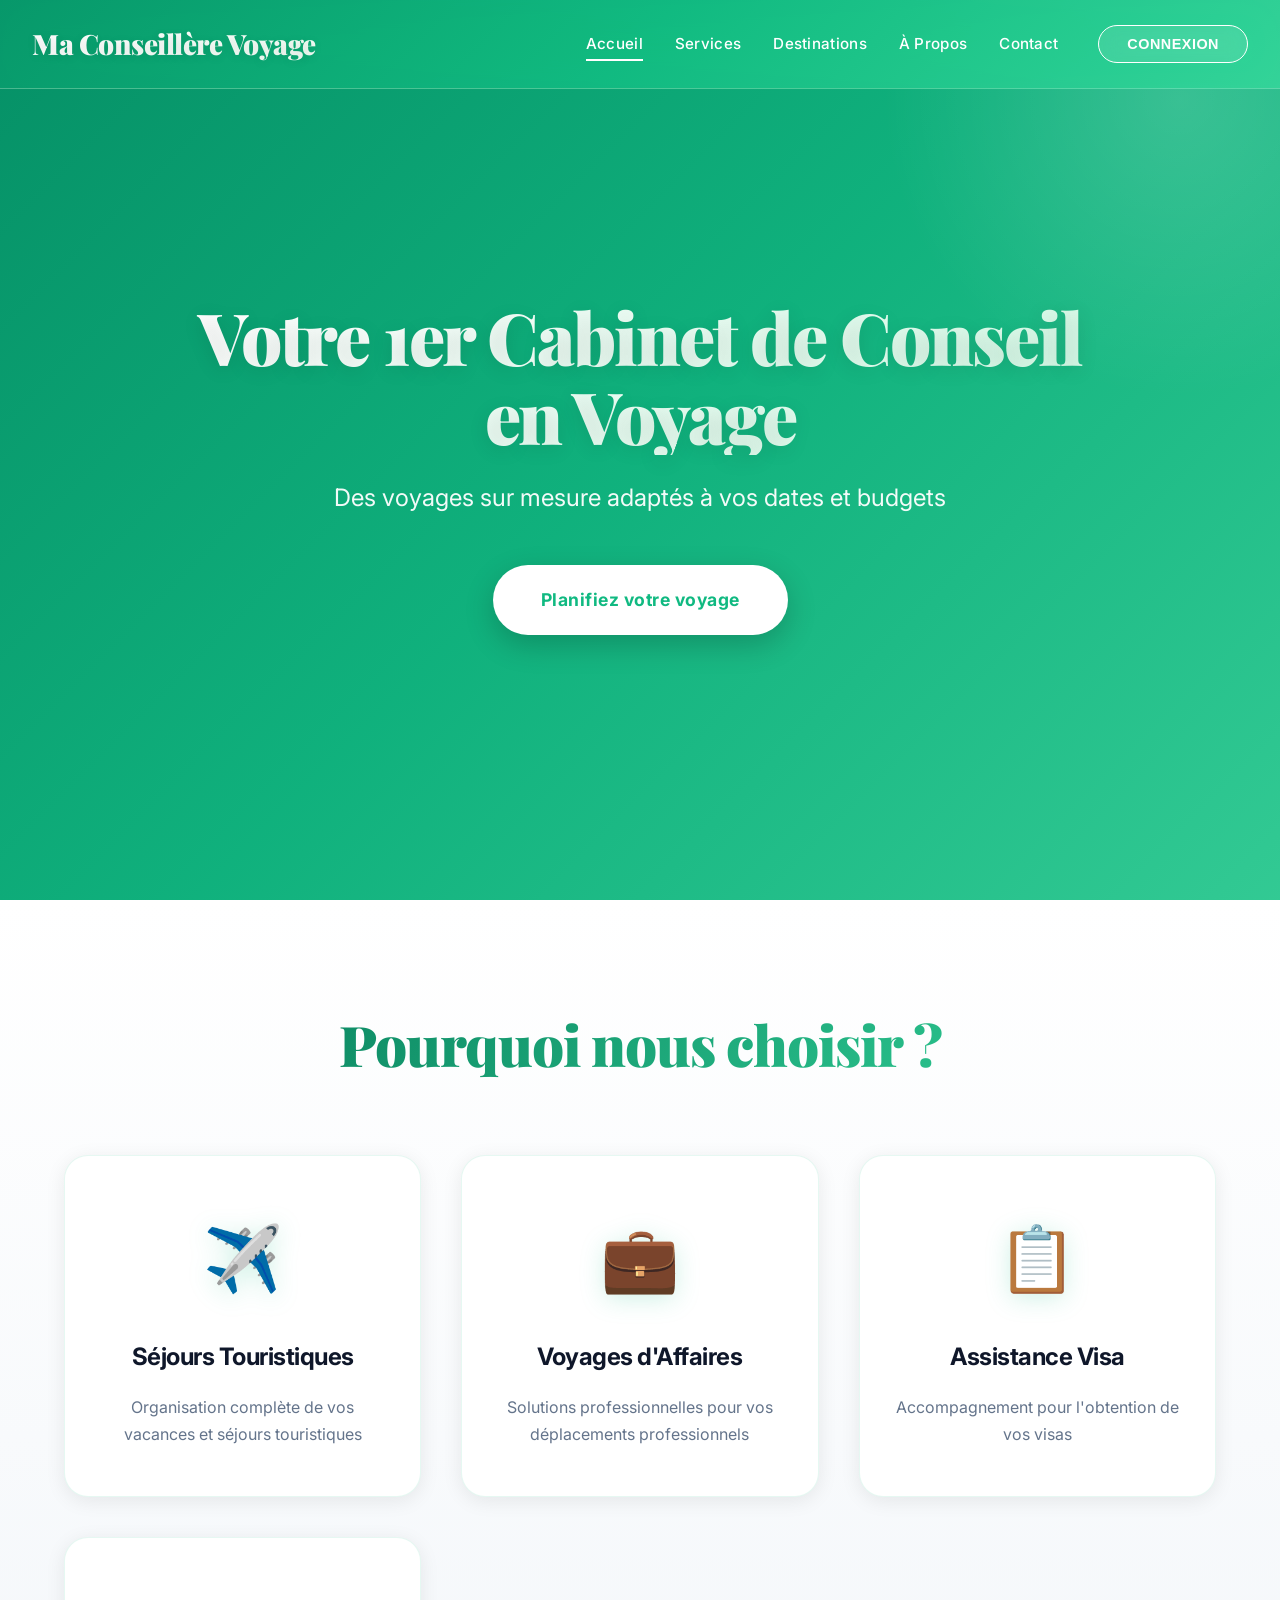
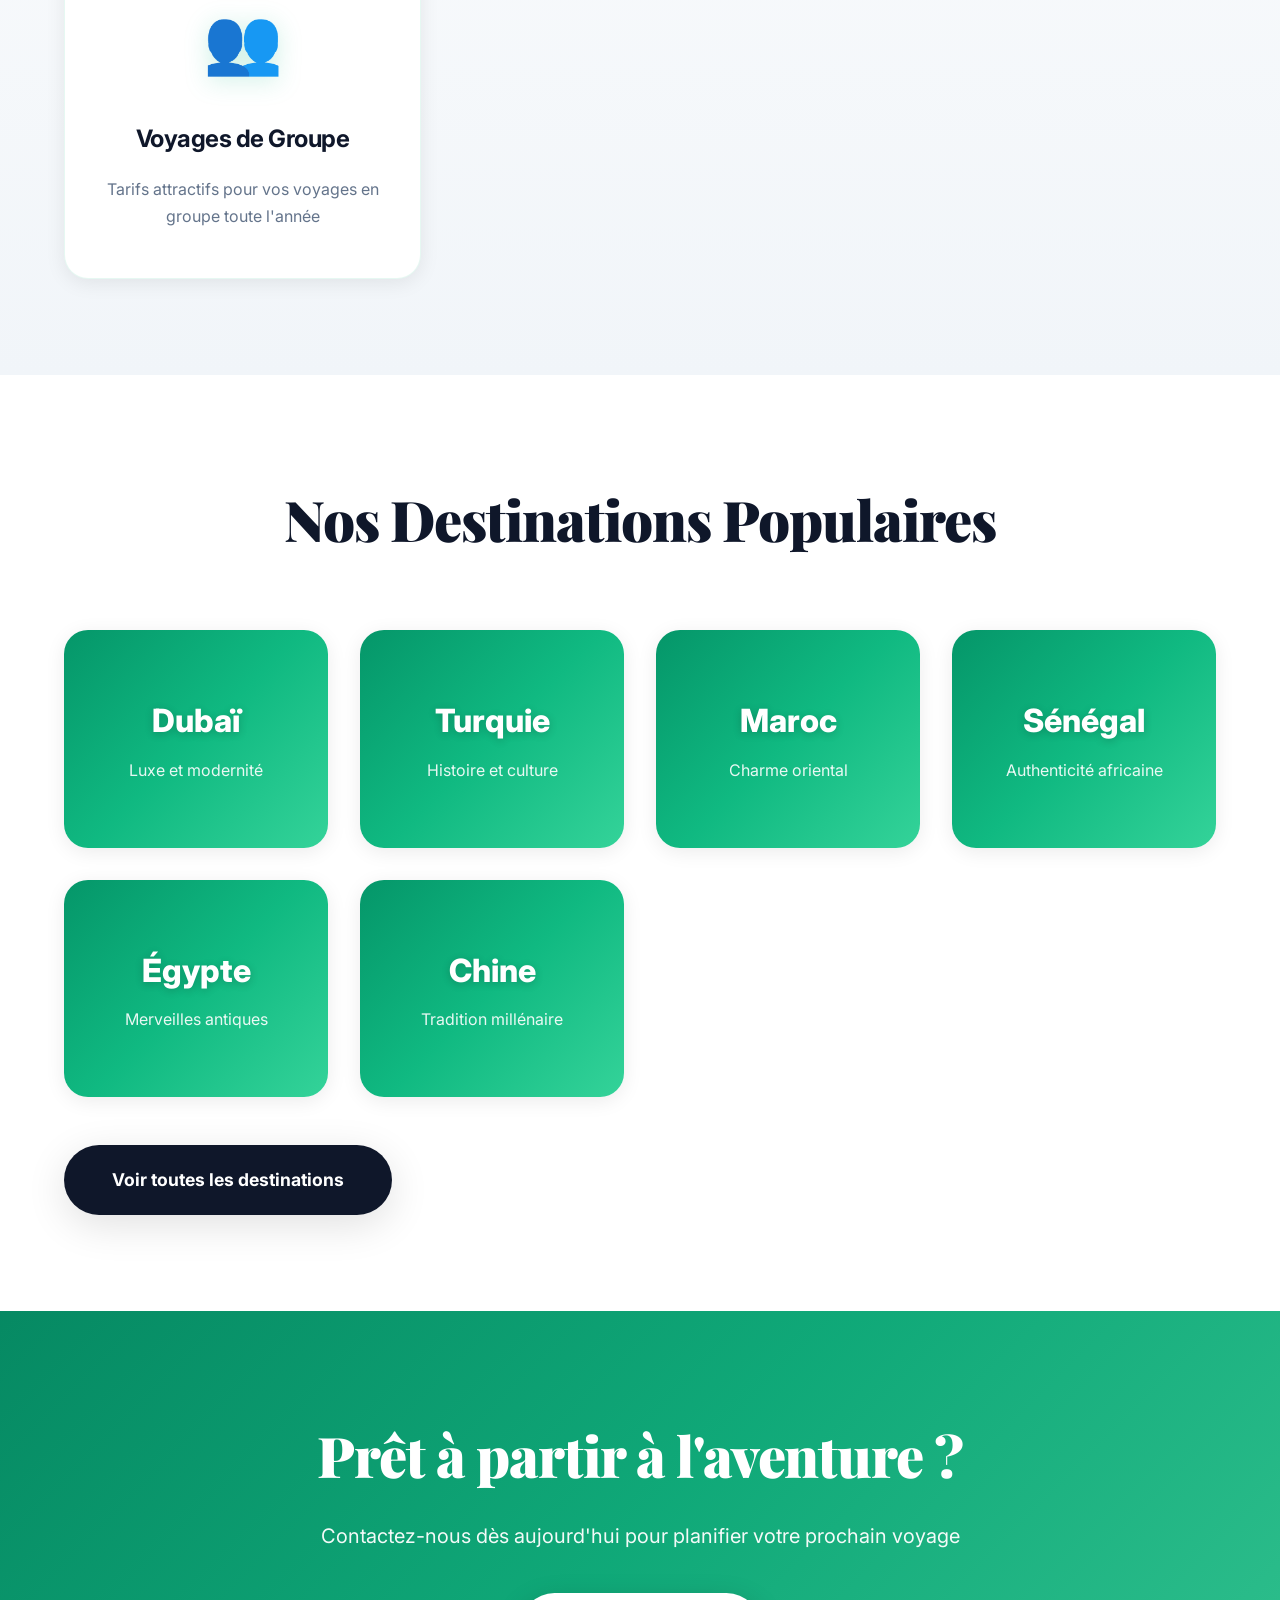
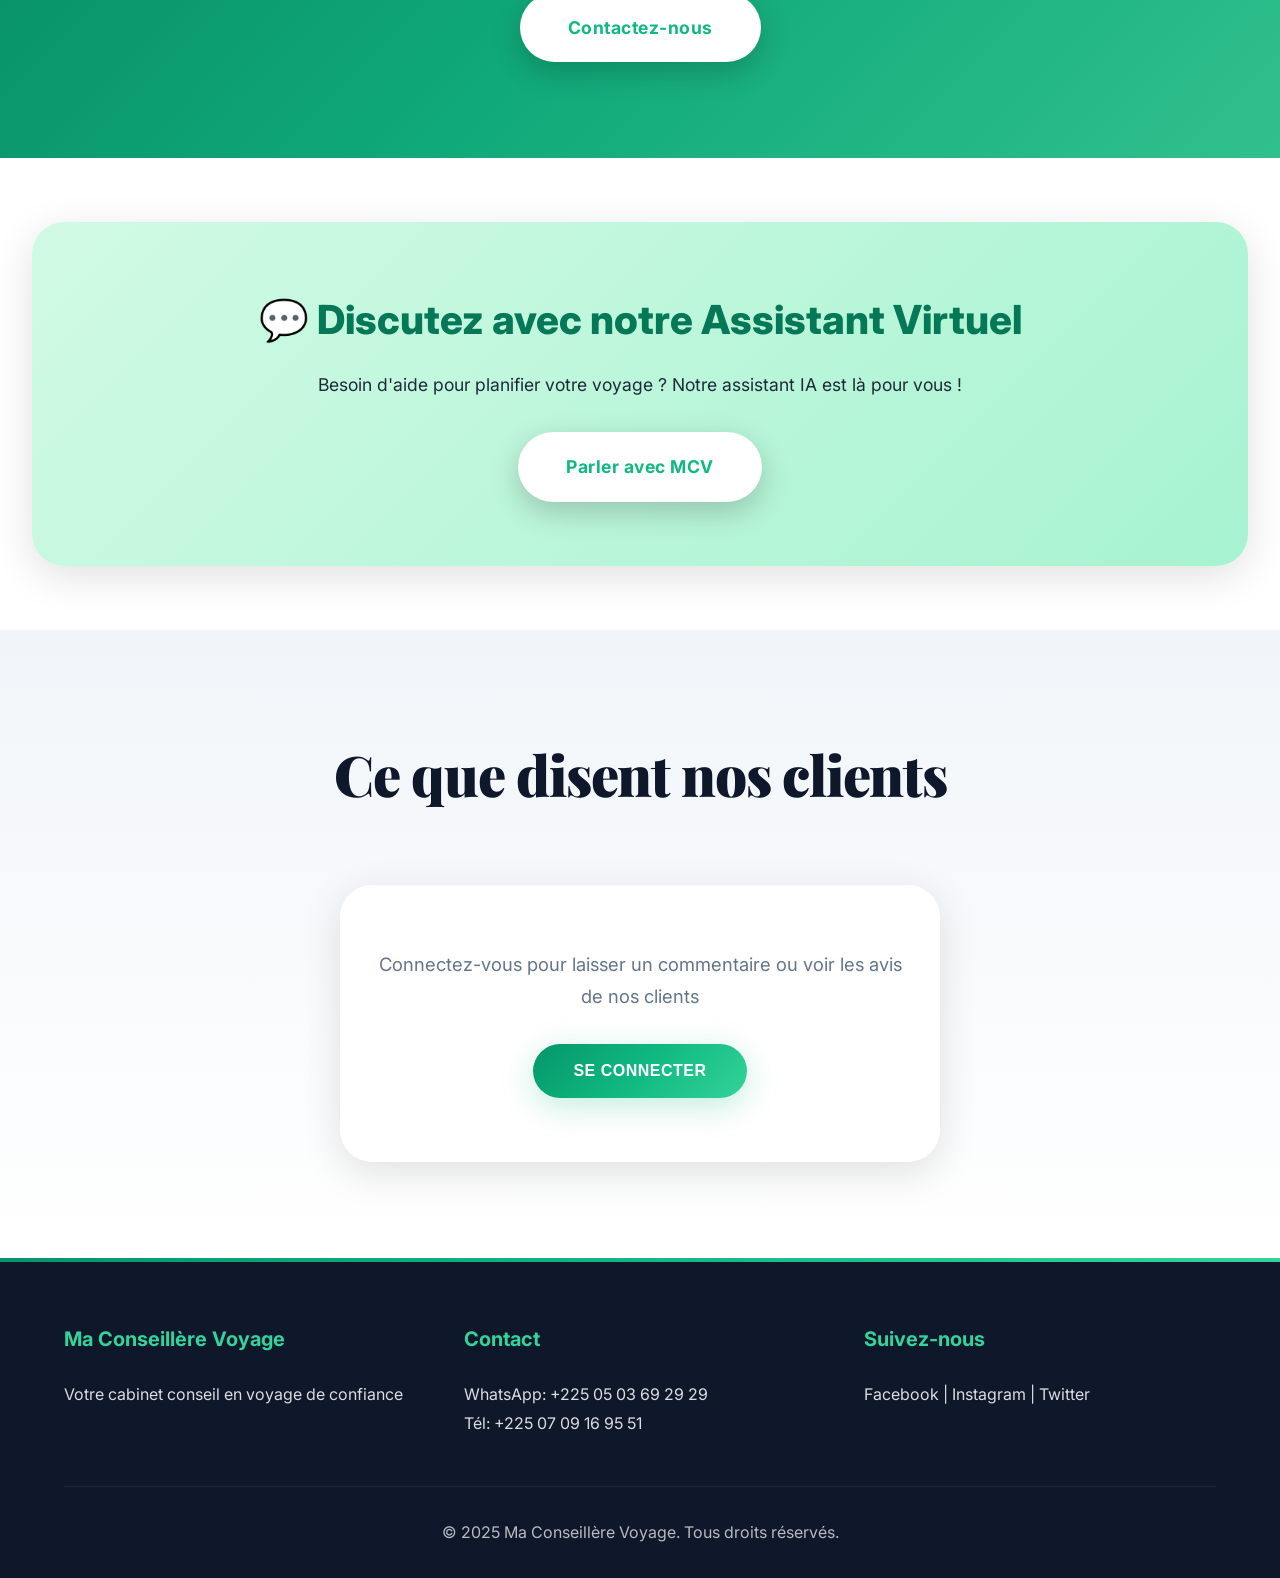
==== commit 5baf3a19: "✨ Refonte complète du design en version ultra-moderne 2025 ## 🎨 Design Ultra-Moderne - Navigation gl" ====
--- a/index.html
+++ b/index.html
@@ -12,13 +12,18 @@
             <div class="logo">
                 <h1>Ma Conseillère Voyage</h1>
             </div>
-            <ul class="nav-menu">
-                <li><a href="index.html" class="active">Accueil</a></li>
-                <li><a href="services.html">Services</a></li>
-                <li><a href="destinations.html">Destinations</a></li>
-                <li><a href="about.html">À Propos</a></li>
-                <li><a href="contact.html">Contact</a></li>
-            </ul>
+            <div class="nav-right">
+                <ul class="nav-menu">
+                    <li><a href="index.html" class="active">Accueil</a></li>
+                    <li><a href="services.html">Services</a></li>
+                    <li><a href="destinations.html">Destinations</a></li>
+                    <li><a href="about.html">À Propos</a></li>
+                    <li><a href="contact.html">Contact</a></li>
+                </ul>
+                <div id="nav-auth" class="nav-auth">
+                    <button onclick="window.authModule.showLoginModal()" class="btn-login-nav">Connexion</button>
+                </div>
+            </div>
         </div>
     </nav>
 
@@ -214,12 +219,23 @@
     </div>
 
     <!-- Scripts -->
-    <script type="module" src="js/firebase-config.js"></script>
-    <script type="module" src="js/auth.js"></script>
-    <script type="module" src="js/comments.js"></script>
     <script type="module">
+        // Import all modules
         import { initAuth } from './js/auth.js';
         import { initComments, setupCommentForm } from './js/comments.js';
+        import * as authModule from './js/auth.js';
+
+        // Make auth functions globally available
+        window.authModule = {
+            showLoginModal: authModule.showLoginModal,
+            hideLoginModal: authModule.hideLoginModal,
+            signInWithGoogle: authModule.signInWithGoogle,
+            signInWithEmail: authModule.signInWithEmail,
+            signUpWithEmail: authModule.signUpWithEmail,
+            logout: authModule.logout,
+            showSignupForm: authModule.showSignupForm,
+            showLoginForm: authModule.showLoginForm
+        };
 
         // Initialize authentication
         initAuth();
--- a/styles.css
+++ b/styles.css
@@ -1,29 +1,132 @@
+/* ============================================
+   MA CONSEILLÈRE VOYAGE - ULTRA MODERN DESIGN 2025
+   ============================================ */
+
+/* Import Google Fonts - Modern Typography */
+@import url('https://fonts.googleapis.com/css2?family=Inter:wght@300;400;500;600;700;800;900&family=Playfair+Display:wght@700;900&display=swap');
+
+/* ============================================
+   CSS VARIABLES & ROOT
+   ============================================ */
+:root {
+    /* Modern Color Palette */
+    --primary-gradient: linear-gradient(135deg, #059669 0%, #10b981 50%, #34d399 100%);
+    --primary-dark: #047857;
+    --primary: #10b981;
+    --primary-light: #34d399;
+    --primary-ultra-light: #d1fae5;
+
+    --secondary-gradient: linear-gradient(135deg, #0891b2 0%, #06b6d4 50%, #22d3ee 100%);
+
+    /* Neutrals */
+    --dark: #0f172a;
+    --dark-gray: #1e293b;
+    --gray: #64748b;
+    --light-gray: #cbd5e1;
+    --ultra-light: #f1f5f9;
+    --white: #ffffff;
+
+    /* Glassmorphism */
+    --glass-bg: rgba(255, 255, 255, 0.1);
+    --glass-border: rgba(255, 255, 255, 0.2);
+
+    /* Shadows */
+    --shadow-sm: 0 2px 8px rgba(0, 0, 0, 0.04);
+    --shadow-md: 0 4px 20px rgba(0, 0, 0, 0.08);
+    --shadow-lg: 0 10px 40px rgba(0, 0, 0, 0.12);
+    --shadow-xl: 0 20px 60px rgba(0, 0, 0, 0.16);
+    --shadow-colored: 0 8px 32px rgba(16, 185, 129, 0.25);
+
+    /* Typography */
+    --font-display: 'Playfair Display', serif;
+    --font-body: 'Inter', -apple-system, BlinkMacSystemFont, sans-serif;
+
+    /* Spacing */
+    --spacing-xs: 0.5rem;
+    --spacing-sm: 1rem;
+    --spacing-md: 2rem;
+    --spacing-lg: 4rem;
+    --spacing-xl: 6rem;
+
+    /* Border Radius */
+    --radius-sm: 8px;
+    --radius-md: 16px;
+    --radius-lg: 24px;
+    --radius-xl: 32px;
+    --radius-full: 9999px;
+
+    /* Transitions */
+    --transition-fast: 0.2s cubic-bezier(0.4, 0, 0.2, 1);
+    --transition-base: 0.3s cubic-bezier(0.4, 0, 0.2, 1);
+    --transition-slow: 0.5s cubic-bezier(0.4, 0, 0.2, 1);
+    --transition-bounce: 0.6s cubic-bezier(0.68, -0.55, 0.265, 1.55);
+}
+
+/* ============================================
+   RESET & BASE STYLES
+   ============================================ */
 * {
     margin: 0;
     padding: 0;
     box-sizing: border-box;
 }
 
+html {
+    scroll-behavior: smooth;
+    font-size: 16px;
+}
+
 body {
-    font-family: 'Segoe UI', Tahoma, Geneva, Verdana, sans-serif;
-    line-height: 1.6;
-    color: #333;
-}
-
+    font-family: var(--font-body);
+    line-height: 1.7;
+    color: var(--dark);
+    background: var(--white);
+    overflow-x: hidden;
+    -webkit-font-smoothing: antialiased;
+    -moz-osx-font-smoothing: grayscale;
+}
+
+/* ============================================
+   CONTAINER & LAYOUT
+   ============================================ */
 .container {
-    max-width: 1200px;
+    max-width: 1280px;
     margin: 0 auto;
-    padding: 0 20px;
-}
-
-/* Navigation */
+    padding: 0 2rem;
+}
+
+/* ============================================
+   NAVIGATION - GLASSMORPHISM DESIGN
+   ============================================ */
 .navbar {
-    background: linear-gradient(135deg, #10b981 0%, #059669 100%);
-    padding: 1rem 0;
-    position: sticky;
+    position: fixed;
     top: 0;
+    left: 0;
+    right: 0;
     z-index: 1000;
-    box-shadow: 0 2px 10px rgba(0,0,0,0.1);
+    background: var(--glass-bg);
+    backdrop-filter: blur(20px) saturate(180%);
+    -webkit-backdrop-filter: blur(20px) saturate(180%);
+    border-bottom: 1px solid var(--glass-border);
+    padding: 1.25rem 0;
+    transition: all var(--transition-base);
+}
+
+.navbar::before {
+    content: '';
+    position: absolute;
+    top: 0;
+    left: 0;
+    right: 0;
+    bottom: 0;
+    background: var(--primary-gradient);
+    opacity: 0.9;
+    z-index: -1;
+}
+
+.navbar.scrolled {
+    padding: 0.75rem 0;
+    box-shadow: var(--shadow-lg);
 }
 
 .navbar .container {
@@ -33,429 +136,794 @@
 }
 
 .logo h1 {
-    color: white;
-    font-size: 1.5rem;
+    color: var(--white);
+    font-family: var(--font-display);
+    font-size: 1.75rem;
+    font-weight: 900;
+    letter-spacing: -0.5px;
+    text-shadow: 0 2px 10px rgba(0, 0, 0, 0.1);
+    background: linear-gradient(135deg, #ffffff 0%, #f0fdf4 100%);
+    -webkit-background-clip: text;
+    -webkit-text-fill-color: transparent;
+    background-clip: text;
+}
+
+.nav-right {
+    display: flex;
+    align-items: center;
+    gap: 2.5rem;
 }
 
 .nav-menu {
     display: flex;
     list-style: none;
     gap: 2rem;
+    align-items: center;
 }
 
 .nav-menu a {
-    color: white;
+    color: var(--white);
     text-decoration: none;
     font-weight: 500;
-    transition: opacity 0.3s;
+    font-size: 0.95rem;
+    letter-spacing: 0.3px;
+    position: relative;
+    padding: 0.5rem 0;
+    transition: all var(--transition-base);
+}
+
+.nav-menu a::after {
+    content: '';
+    position: absolute;
+    bottom: 0;
+    left: 0;
+    width: 0;
+    height: 2px;
+    background: var(--white);
+    transition: width var(--transition-base);
+}
+
+.nav-menu a:hover::after,
+.nav-menu a.active::after {
+    width: 100%;
 }
 
 .nav-menu a:hover,
 .nav-menu a.active {
-    opacity: 0.8;
-    text-decoration: underline;
-}
-
-/* Hero Section */
+    transform: translateY(-2px);
+}
+
+/* Nav Auth Buttons */
+.nav-auth {
+    display: flex;
+    align-items: center;
+    gap: 1rem;
+}
+
+.btn-login-nav {
+    background: var(--glass-bg);
+    backdrop-filter: blur(10px);
+    color: var(--white);
+    padding: 0.625rem 1.75rem;
+    border: 1.5px solid var(--white);
+    border-radius: var(--radius-full);
+    font-size: 0.9rem;
+    font-weight: 600;
+    cursor: pointer;
+    transition: all var(--transition-base);
+    text-transform: uppercase;
+    letter-spacing: 0.5px;
+}
+
+.btn-login-nav:hover {
+    background: var(--white);
+    color: var(--primary);
+    transform: translateY(-2px);
+    box-shadow: 0 4px 12px rgba(255, 255, 255, 0.3);
+}
+
+.btn-logout-nav {
+    background: linear-gradient(135deg, #ef4444 0%, #dc2626 100%);
+    color: var(--white);
+    padding: 0.625rem 1.5rem;
+    border: none;
+    border-radius: var(--radius-full);
+    font-size: 0.9rem;
+    font-weight: 600;
+    cursor: pointer;
+    transition: all var(--transition-base);
+    box-shadow: 0 4px 12px rgba(239, 68, 68, 0.3);
+}
+
+.btn-logout-nav:hover {
+    transform: translateY(-2px);
+    box-shadow: 0 6px 16px rgba(239, 68, 68, 0.4);
+}
+
+.nav-user-name {
+    color: var(--white);
+    font-weight: 600;
+    font-size: 0.9rem;
+    padding: 0.625rem 1.25rem;
+    background: var(--glass-bg);
+    backdrop-filter: blur(10px);
+    border-radius: var(--radius-full);
+    border: 1px solid var(--glass-border);
+}
+
+/* ============================================
+   HERO SECTION - ULTRA MODERN
+   ============================================ */
 .hero {
-    background: linear-gradient(135deg, #10b981 0%, #059669 100%);
-    color: white;
-    padding: 8rem 2rem;
+    position: relative;
+    min-height: 100vh;
+    display: flex;
+    align-items: center;
+    justify-content: center;
     text-align: center;
+    color: var(--white);
+    overflow: hidden;
+    padding: 8rem 2rem 6rem;
+    background: var(--dark);
+}
+
+/* Animated Gradient Background */
+.hero::before {
+    content: '';
+    position: absolute;
+    top: 0;
+    left: 0;
+    right: 0;
+    bottom: 0;
+    background: var(--primary-gradient);
+    opacity: 0.95;
+    z-index: 0;
+    animation: gradientShift 15s ease infinite;
+}
+
+@keyframes gradientShift {
+    0%, 100% {
+        background: linear-gradient(135deg, #059669 0%, #10b981 50%, #34d399 100%);
+    }
+    50% {
+        background: linear-gradient(135deg, #34d399 0%, #10b981 50%, #059669 100%);
+    }
+}
+
+/* Floating Shapes */
+.hero::after {
+    content: '';
+    position: absolute;
+    width: 600px;
+    height: 600px;
+    background: radial-gradient(circle, rgba(255,255,255,0.15) 0%, transparent 70%);
+    border-radius: 50%;
+    top: -200px;
+    right: -200px;
+    animation: float 20s ease-in-out infinite;
+    z-index: 1;
+}
+
+@keyframes float {
+    0%, 100% {
+        transform: translate(0, 0) rotate(0deg);
+    }
+    33% {
+        transform: translate(30px, -30px) rotate(120deg);
+    }
+    66% {
+        transform: translate(-20px, 20px) rotate(240deg);
+    }
+}
+
+.hero-content {
+    position: relative;
+    z-index: 10;
+    max-width: 900px;
+    animation: fadeInUp 1s ease-out;
+}
+
+@keyframes fadeInUp {
+    from {
+        opacity: 0;
+        transform: translateY(40px);
+    }
+    to {
+        opacity: 1;
+        transform: translateY(0);
+    }
 }
 
 .hero-content h2 {
-    font-size: 3rem;
-    margin-bottom: 1rem;
+    font-family: var(--font-display);
+    font-size: clamp(2.5rem, 6vw, 4.5rem);
+    font-weight: 900;
+    line-height: 1.1;
+    margin-bottom: 1.5rem;
+    letter-spacing: -2px;
+    background: linear-gradient(135deg, #ffffff 0%, #d1fae5 100%);
+    -webkit-background-clip: text;
+    -webkit-text-fill-color: transparent;
+    background-clip: text;
+    text-shadow: 0 4px 20px rgba(0, 0, 0, 0.1);
+    animation: fadeInUp 1s ease-out 0.2s backwards;
 }
 
 .hero-content p {
-    font-size: 1.5rem;
-    margin-bottom: 2rem;
+    font-size: clamp(1.1rem, 2.5vw, 1.5rem);
+    font-weight: 400;
+    margin-bottom: 3rem;
+    opacity: 0.95;
+    line-height: 1.6;
+    animation: fadeInUp 1s ease-out 0.4s backwards;
 }
 
 .cta-button {
-    display: inline-block;
-    background: white;
-    color: #10b981;
-    padding: 1rem 2rem;
-    border-radius: 30px;
+    display: inline-flex;
+    align-items: center;
+    gap: 0.75rem;
+    background: var(--white);
+    color: var(--primary);
+    padding: 1.25rem 3rem;
+    border-radius: var(--radius-full);
     text-decoration: none;
-    font-weight: bold;
-    transition: transform 0.3s, box-shadow 0.3s;
+    font-weight: 700;
+    font-size: 1.1rem;
+    letter-spacing: 0.5px;
+    box-shadow: 0 10px 30px rgba(0, 0, 0, 0.2);
+    transition: all var(--transition-bounce);
+    animation: fadeInUp 1s ease-out 0.6s backwards;
+    position: relative;
+    overflow: hidden;
+}
+
+.cta-button::before {
+    content: '';
+    position: absolute;
+    top: 50%;
+    left: 50%;
+    width: 0;
+    height: 0;
+    border-radius: 50%;
+    background: var(--primary-light);
+    transform: translate(-50%, -50%);
+    transition: width 0.6s, height 0.6s;
+}
+
+.cta-button:hover::before {
+    width: 400px;
+    height: 400px;
 }
 
 .cta-button:hover {
-    transform: translateY(-3px);
-    box-shadow: 0 10px 20px rgba(0,0,0,0.2);
-}
-
-/* Features Section */
+    transform: translateY(-5px) scale(1.05);
+    box-shadow: 0 15px 40px rgba(0, 0, 0, 0.3);
+}
+
+.cta-button span {
+    position: relative;
+    z-index: 1;
+}
+
+/* ============================================
+   FEATURES SECTION - 3D CARDS
+   ============================================ */
 .features {
-    padding: 4rem 2rem;
-    background: #f8f9fa;
+    padding: var(--spacing-xl) 2rem;
+    background: linear-gradient(180deg, var(--white) 0%, var(--ultra-light) 100%);
+    position: relative;
 }
 
 .features h2 {
     text-align: center;
-    font-size: 2.5rem;
-    margin-bottom: 3rem;
-    color: #10b981;
+    font-family: var(--font-display);
+    font-size: clamp(2rem, 5vw, 3.5rem);
+    font-weight: 900;
+    margin-bottom: var(--spacing-lg);
+    color: var(--dark);
+    letter-spacing: -1px;
+    background: linear-gradient(135deg, var(--primary-dark) 0%, var(--primary-light) 100%);
+    -webkit-background-clip: text;
+    -webkit-text-fill-color: transparent;
+    background-clip: text;
 }
 
 .feature-grid {
+    display: grid;
+    grid-template-columns: repeat(auto-fit, minmax(280px, 1fr));
+    gap: 2.5rem;
+    margin-top: var(--spacing-lg);
+}
+
+.feature-card {
+    background: var(--white);
+    padding: 3rem 2rem;
+    border-radius: var(--radius-lg);
+    text-align: center;
+    box-shadow: var(--shadow-md);
+    transition: all var(--transition-slow);
+    position: relative;
+    overflow: hidden;
+    border: 1px solid rgba(16, 185, 129, 0.1);
+}
+
+/* Gradient Overlay on Hover */
+.feature-card::before {
+    content: '';
+    position: absolute;
+    top: 0;
+    left: 0;
+    right: 0;
+    height: 4px;
+    background: var(--primary-gradient);
+    transform: scaleX(0);
+    transition: transform var(--transition-base);
+}
+
+.feature-card:hover::before {
+    transform: scaleX(1);
+}
+
+.feature-card:hover {
+    transform: translateY(-12px) rotateX(5deg);
+    box-shadow: var(--shadow-colored);
+    border-color: var(--primary);
+}
+
+.icon {
+    font-size: 4rem;
+    margin-bottom: 1.5rem;
+    display: inline-block;
+    filter: drop-shadow(0 4px 12px rgba(16, 185, 129, 0.2));
+    transition: all var(--transition-bounce);
+}
+
+.feature-card:hover .icon {
+    transform: scale(1.1) rotate(5deg);
+}
+
+.feature-card h3 {
+    color: var(--dark);
+    font-weight: 700;
+    font-size: 1.5rem;
+    margin-bottom: 1rem;
+    letter-spacing: -0.5px;
+}
+
+.feature-card p {
+    color: var(--gray);
+    line-height: 1.7;
+    font-size: 1rem;
+}
+
+/* ============================================
+   DESTINATIONS - MODERN GRID WITH HOVER EFFECTS
+   ============================================ */
+.destinations-preview {
+    padding: var(--spacing-xl) 2rem;
+    background: var(--white);
+}
+
+.destinations-preview h2 {
+    text-align: center;
+    font-family: var(--font-display);
+    font-size: clamp(2rem, 5vw, 3.5rem);
+    font-weight: 900;
+    margin-bottom: var(--spacing-lg);
+    color: var(--dark);
+    letter-spacing: -1px;
+}
+
+.destinations-grid {
     display: grid;
     grid-template-columns: repeat(auto-fit, minmax(250px, 1fr));
     gap: 2rem;
-}
-
-.feature-card {
-    background: white;
-    padding: 2rem;
-    border-radius: 10px;
+    margin-bottom: 3rem;
+}
+
+.destination-card {
+    position: relative;
+    background: var(--primary-gradient);
+    color: var(--white);
+    padding: 4rem 2rem;
+    border-radius: var(--radius-lg);
     text-align: center;
-    box-shadow: 0 5px 15px rgba(0,0,0,0.1);
-    transition: transform 0.3s;
-}
-
-.feature-card:hover {
-    transform: translateY(-5px);
-}
-
-.icon {
-    font-size: 3rem;
+    overflow: hidden;
+    cursor: pointer;
+    transition: all var(--transition-slow);
+    box-shadow: var(--shadow-md);
+}
+
+/* Shine Effect */
+.destination-card::before {
+    content: '';
+    position: absolute;
+    top: 0;
+    left: -100%;
+    width: 100%;
+    height: 100%;
+    background: linear-gradient(90deg, transparent, rgba(255,255,255,0.3), transparent);
+    transition: left 0.7s;
+}
+
+.destination-card:hover::before {
+    left: 100%;
+}
+
+.destination-card:hover {
+    transform: scale(1.08) translateY(-8px);
+    box-shadow: var(--shadow-xl);
+}
+
+.destination-card h3 {
+    font-size: 2rem;
+    font-weight: 800;
+    margin-bottom: 0.5rem;
+    text-shadow: 0 2px 8px rgba(0, 0, 0, 0.2);
+    position: relative;
+    z-index: 1;
+}
+
+.destination-card p {
+    font-size: 1rem;
+    opacity: 0.9;
+    position: relative;
+    z-index: 1;
+}
+
+.btn-secondary {
+    display: inline-block;
+    margin: 0 auto;
+    padding: 1.25rem 3rem;
+    background: var(--dark);
+    color: var(--white);
+    text-decoration: none;
+    border-radius: var(--radius-full);
+    font-weight: 700;
+    font-size: 1.1rem;
+    transition: all var(--transition-base);
+    box-shadow: var(--shadow-lg);
+}
+
+.btn-secondary:hover {
+    background: var(--primary);
+    transform: translateY(-4px);
+    box-shadow: var(--shadow-colored);
+}
+
+/* ============================================
+   CTA SECTION - MODERN DESIGN
+   ============================================ */
+.cta-section {
+    position: relative;
+    background: var(--dark);
+    color: var(--white);
+    padding: var(--spacing-xl) 2rem;
+    text-align: center;
+    overflow: hidden;
+}
+
+.cta-section::before {
+    content: '';
+    position: absolute;
+    top: 0;
+    left: 0;
+    right: 0;
+    bottom: 0;
+    background: var(--primary-gradient);
+    opacity: 0.9;
+    z-index: 0;
+}
+
+.cta-section > * {
+    position: relative;
+    z-index: 1;
+}
+
+.cta-section h2 {
+    font-family: var(--font-display);
+    font-size: clamp(2rem, 5vw, 3.5rem);
+    font-weight: 900;
     margin-bottom: 1rem;
-}
-
-.feature-card h3 {
-    color: #10b981;
+    letter-spacing: -1px;
+}
+
+.cta-section p {
+    font-size: 1.25rem;
+    margin-bottom: 2.5rem;
+    opacity: 0.95;
+}
+
+/* ============================================
+   CHAT PROMO SECTION
+   ============================================ */
+.chat-promo-section {
+    background: linear-gradient(135deg, #d1fae5 0%, #a7f3d0 100%);
+    padding: var(--spacing-lg) 2rem;
+    text-align: center;
+    border-radius: var(--radius-xl);
+    margin: var(--spacing-lg) 2rem;
+    box-shadow: var(--shadow-lg);
+}
+
+.chat-promo-section h2 {
+    color: var(--primary-dark);
+    font-size: clamp(1.75rem, 4vw, 2.5rem);
+    font-weight: 800;
     margin-bottom: 1rem;
 }
 
-/* Destinations Preview */
-.destinations-preview {
-    padding: 4rem 2rem;
-}
-
-.destinations-preview h2 {
-    text-align: center;
-    font-size: 2.5rem;
-    margin-bottom: 3rem;
-    color: #10b981;
-}
-
-.destinations-grid {
-    display: grid;
-    grid-template-columns: repeat(auto-fit, minmax(200px, 1fr));
-    gap: 2rem;
+.chat-promo-section p {
+    color: var(--dark-gray);
+    font-size: 1.1rem;
     margin-bottom: 2rem;
 }
 
-.destination-card {
-    background: linear-gradient(135deg, #10b981 0%, #059669 100%);
-    color: white;
-    padding: 3rem 1rem;
-    border-radius: 10px;
-    text-align: center;
-    transition: transform 0.3s;
-}
-
-.destination-card:hover {
-    transform: scale(1.05);
-}
-
-.destination-card h3 {
-    font-size: 1.5rem;
-    margin-bottom: 0.5rem;
-}
-
-.btn-secondary {
-    display: block;
-    width: fit-content;
-    margin: 2rem auto;
-    padding: 1rem 2rem;
-    background: #10b981;
-    color: white;
-    text-decoration: none;
-    border-radius: 30px;
-    font-weight: bold;
-    transition: background 0.3s;
-}
-
-.btn-secondary:hover {
-    background: #059669;
-}
-
-/* CTA Section */
-.cta-section {
-    background: linear-gradient(135deg, #10b981 0%, #059669 100%);
-    color: white;
-    padding: 4rem 2rem;
-    text-align: center;
-}
-
-.cta-section h2 {
-    font-size: 2.5rem;
-    margin-bottom: 1rem;
-}
-
-.cta-section p {
-    font-size: 1.2rem;
-    margin-bottom: 2rem;
-}
-
-/* Footer */
+/* ============================================
+   FOOTER - MODERN DESIGN
+   ============================================ */
 footer {
-    background: #333;
-    color: white;
-    padding: 3rem 2rem 1rem;
+    background: var(--dark);
+    color: var(--white);
+    padding: var(--spacing-lg) 2rem 2rem;
+    position: relative;
+}
+
+footer::before {
+    content: '';
+    position: absolute;
+    top: 0;
+    left: 0;
+    right: 0;
+    height: 4px;
+    background: var(--primary-gradient);
 }
 
 .footer-content {
     display: grid;
     grid-template-columns: repeat(auto-fit, minmax(250px, 1fr));
-    gap: 2rem;
-    margin-bottom: 2rem;
+    gap: 3rem;
+    margin-bottom: 3rem;
 }
 
 .footer-section h3 {
-    margin-bottom: 1rem;
-    color: #10b981;
+    margin-bottom: 1.5rem;
+    color: var(--primary-light);
+    font-weight: 700;
+    font-size: 1.25rem;
+}
+
+.footer-section p {
+    opacity: 0.85;
+    line-height: 1.8;
 }
 
 .footer-bottom {
     text-align: center;
     padding-top: 2rem;
-    border-top: 1px solid #555;
-}
-
-/* Form Styles */
-.form-group {
-    margin-bottom: 1.5rem;
-}
-
-.form-group label {
-    display: block;
-    margin-bottom: 0.5rem;
-    font-weight: bold;
-}
-
-.form-group input,
-.form-group textarea,
-.form-group select {
-    width: 100%;
-    padding: 0.75rem;
-    border: 1px solid #ddd;
-    border-radius: 5px;
-    font-size: 1rem;
-}
-
-.form-group textarea {
-    resize: vertical;
-    min-height: 150px;
-}
-
-.submit-button {
-    background: #10b981;
-    color: white;
-    padding: 1rem 2rem;
-    border: none;
-    border-radius: 30px;
-    font-size: 1rem;
-    font-weight: bold;
+    border-top: 1px solid rgba(255, 255, 255, 0.1);
+    opacity: 0.7;
+}
+
+/* ============================================
+   SCROLL TO TOP BUTTON
+   ============================================ */
+.scroll-to-top {
+    position: fixed;
+    bottom: 2rem;
+    right: 2rem;
+    width: 56px;
+    height: 56px;
+    background: var(--primary-gradient);
+    border-radius: 50%;
+    display: flex;
+    align-items: center;
+    justify-content: center;
+    color: var(--white);
+    font-size: 1.5rem;
     cursor: pointer;
-    transition: background 0.3s;
-}
-
-.submit-button:hover {
-    background: #059669;
-}
-
-/* Content Sections */
-.content-section {
-    padding: 4rem 2rem;
-}
-
-.content-section h2 {
-    color: #10b981;
-    font-size: 2.5rem;
-    margin-bottom: 2rem;
-}
-
-.content-section h3 {
-    color: #10b981;
-    margin-top: 2rem;
-    margin-bottom: 1rem;
-}
-
-/* Service Cards */
-.service-card {
-    background: white;
-    padding: 2rem;
-    border-radius: 10px;
-    box-shadow: 0 5px 15px rgba(0,0,0,0.1);
-    margin-bottom: 2rem;
-}
-
-.service-card h3 {
-    color: #10b981;
-    margin-bottom: 1rem;
-}
-
-.service-card ul {
-    list-style-position: inside;
-    margin-top: 1rem;
-}
-
-.service-card li {
-    margin-bottom: 0.5rem;
-}
-
-/* Contact Info */
-.contact-info {
-    background: #f8f9fa;
-    padding: 2rem;
-    border-radius: 10px;
-    margin-bottom: 2rem;
-}
-
-.contact-item {
-    display: flex;
-    align-items: center;
-    margin-bottom: 1rem;
-    font-size: 1.1rem;
-}
-
-.contact-item strong {
-    color: #10b981;
-    margin-right: 0.5rem;
-}
-
-/* Chat Promo Section */
-.chat-promo-section {
-    background: #f0fdf4;
-    padding: 3rem 2rem;
-    text-align: center;
-}
-
-.chat-promo-section h2 {
-    color: #10b981;
-    font-size: 2rem;
-    margin-bottom: 1rem;
-}
-
-/* Comments Section */
+    box-shadow: var(--shadow-colored);
+    opacity: 0;
+    transform: scale(0);
+    transition: all var(--transition-base);
+    z-index: 999;
+}
+
+.scroll-to-top.visible {
+    opacity: 1;
+    transform: scale(1);
+}
+
+.scroll-to-top:hover {
+    transform: scale(1.1) translateY(-4px);
+    box-shadow: var(--shadow-xl);
+}
+
+/* ============================================
+   RESPONSIVE DESIGN
+   ============================================ */
+@media (max-width: 1024px) {
+    .nav-menu {
+        gap: 1.5rem;
+    }
+
+    .nav-right {
+        gap: 1.5rem;
+    }
+}
+
+@media (max-width: 768px) {
+    .nav-menu {
+        display: none;
+    }
+
+    .hero {
+        padding: 6rem 1.5rem 4rem;
+    }
+
+    .feature-grid,
+    .destinations-grid {
+        grid-template-columns: 1fr;
+        gap: 1.5rem;
+    }
+
+    .features,
+    .destinations-preview,
+    .cta-section {
+        padding: var(--spacing-lg) 1.5rem;
+    }
+}
+
+/* Continue in next part for Comments, Auth Modal, and Chat styles... */
+
+/* ============================================
+   COMMENTS SECTION - MODERN DESIGN
+   ============================================ */
 .comments-wrapper {
-    padding: 4rem 2rem;
-    background: #f8f9fa;
+    padding: var(--spacing-xl) 2rem;
+    background: linear-gradient(180deg, var(--ultra-light) 0%, var(--white) 100%);
 }
 
 .comments-wrapper h2 {
     text-align: center;
-    font-size: 2.5rem;
-    margin-bottom: 3rem;
-    color: #10b981;
+    font-family: var(--font-display);
+    font-size: clamp(2rem, 5vw, 3.5rem);
+    font-weight: 900;
+    margin-bottom: var(--spacing-lg);
+    color: var(--dark);
+    letter-spacing: -1px;
 }
 
 .login-prompt {
     text-align: center;
-    padding: 3rem 2rem;
-    background: white;
-    border-radius: 10px;
-    box-shadow: 0 5px 15px rgba(0,0,0,0.1);
+    padding: 4rem 2rem;
+    background: var(--white);
+    border-radius: var(--radius-xl);
+    box-shadow: var(--shadow-lg);
+    max-width: 600px;
+    margin: 0 auto;
 }
 
 .login-prompt p {
-    margin-bottom: 1.5rem;
-    font-size: 1.1rem;
+    margin-bottom: 2rem;
+    font-size: 1.15rem;
+    color: var(--gray);
 }
 
 .btn-login {
-    background: #10b981;
-    color: white;
-    padding: 1rem 2rem;
+    background: var(--primary-gradient);
+    color: var(--white);
+    padding: 1.125rem 2.5rem;
     border: none;
-    border-radius: 30px;
+    border-radius: var(--radius-full);
     font-size: 1rem;
-    font-weight: bold;
+    font-weight: 700;
     cursor: pointer;
-    transition: background 0.3s;
+    transition: all var(--transition-base);
+    box-shadow: var(--shadow-colored);
+    text-transform: uppercase;
+    letter-spacing: 0.5px;
 }
 
 .btn-login:hover {
-    background: #059669;
+    transform: translateY(-4px);
+    box-shadow: var(--shadow-xl);
 }
 
 .btn-logout {
-    background: #ef4444;
-    color: white;
-    padding: 0.5rem 1rem;
+    background: linear-gradient(135deg, #ef4444 0%, #dc2626 100%);
+    color: var(--white);
+    padding: 0.625rem 1.25rem;
     border: none;
-    border-radius: 20px;
+    border-radius: var(--radius-full);
     font-size: 0.9rem;
     cursor: pointer;
-    transition: background 0.3s;
+    transition: all var(--transition-base);
     margin-left: 1rem;
 }
 
 .btn-logout:hover {
-    background: #dc2626;
+    transform: translateY(-2px);
 }
 
 .user-name {
-    color: white;
-    font-weight: 500;
+    color: var(--white);
+    font-weight: 600;
 }
 
 .comments-section {
-    max-width: 800px;
+    max-width: 900px;
     margin: 0 auto;
 }
 
 .comment-form {
-    background: white;
-    padding: 2rem;
-    border-radius: 10px;
-    box-shadow: 0 5px 15px rgba(0,0,0,0.1);
-    margin-bottom: 2rem;
+    background: var(--white);
+    padding: 2.5rem;
+    border-radius: var(--radius-xl);
+    box-shadow: var(--shadow-lg);
+    margin-bottom: 3rem;
+    border: 2px solid var(--ultra-light);
+    transition: all var(--transition-base);
+}
+
+.comment-form:focus-within {
+    border-color: var(--primary);
+    box-shadow: var(--shadow-colored);
 }
 
 .comment-form textarea {
     width: 100%;
-    padding: 1rem;
-    border: 1px solid #ddd;
-    border-radius: 5px;
+    padding: 1.25rem;
+    border: 2px solid var(--light-gray);
+    border-radius: var(--radius-md);
     font-family: inherit;
     font-size: 1rem;
-    margin-bottom: 1rem;
+    margin-bottom: 1.25rem;
     resize: vertical;
+    transition: all var(--transition-base);
+    min-height: 120px;
+}
+
+.comment-form textarea:focus {
+    outline: none;
+    border-color: var(--primary);
+    box-shadow: 0 0 0 3px var(--primary-ultra-light);
 }
 
 .comments-list {
     display: flex;
     flex-direction: column;
-    gap: 1.5rem;
+    gap: 2rem;
 }
 
 .comment-card {
-    background: white;
-    padding: 1.5rem;
-    border-radius: 10px;
-    box-shadow: 0 2px 10px rgba(0,0,0,0.1);
+    background: var(--white);
+    padding: 2rem;
+    border-radius: var(--radius-lg);
+    box-shadow: var(--shadow-md);
+    transition: all var(--transition-base);
+    border: 1px solid var(--ultra-light);
+}
+
+.comment-card:hover {
+    transform: translateY(-4px);
+    box-shadow: var(--shadow-lg);
+    border-color: var(--primary-ultra-light);
 }
 
 .comment-header {
     display: flex;
     align-items: center;
-    margin-bottom: 1rem;
+    margin-bottom: 1.25rem;
 }
 
 .comment-avatar {
-    width: 40px;
-    height: 40px;
+    width: 48px;
+    height: 48px;
     border-radius: 50%;
     object-fit: cover;
     margin-right: 1rem;
+    box-shadow: var(--shadow-sm);
 }
 
 .comment-user-info {
@@ -463,14 +931,21 @@
     flex-direction: column;
 }
 
+.comment-user-info strong {
+    font-weight: 700;
+    color: var(--dark);
+    margin-bottom: 0.25rem;
+}
+
 .comment-date {
-    font-size: 0.85rem;
-    color: #666;
+    font-size: 0.875rem;
+    color: var(--gray);
 }
 
 .comment-text {
-    margin-bottom: 1rem;
-    line-height: 1.6;
+    margin-bottom: 1.25rem;
+    line-height: 1.7;
+    color: var(--dark-gray);
 }
 
 .comment-actions {
@@ -481,42 +956,47 @@
 .like-button {
     display: flex;
     align-items: center;
-    gap: 0.5rem;
-    background: transparent;
-    border: 1px solid #ddd;
-    padding: 0.5rem 1rem;
-    border-radius: 20px;
+    gap: 0.625rem;
+    background: var(--ultra-light);
+    border: 2px solid var(--light-gray);
+    padding: 0.625rem 1.25rem;
+    border-radius: var(--radius-full);
     cursor: pointer;
-    transition: all 0.3s;
+    transition: all var(--transition-base);
+    font-weight: 600;
 }
 
 .like-button:hover {
-    background: #f0fdf4;
-    border-color: #10b981;
+    background: var(--primary-ultra-light);
+    border-color: var(--primary);
+    transform: translateY(-2px);
 }
 
 .like-button.liked {
-    background: #f0fdf4;
-    border-color: #10b981;
+    background: var(--primary-ultra-light);
+    border-color: var(--primary);
 }
 
 .like-icon {
-    font-size: 1.2rem;
+    font-size: 1.25rem;
 }
 
 .like-count {
-    font-weight: 500;
-    color: #333;
+    font-weight: 600;
+    color: var(--dark);
 }
 
 .no-comments {
     text-align: center;
-    padding: 2rem;
-    color: #666;
+    padding: 3rem;
+    color: var(--gray);
     font-style: italic;
-}
-
-/* Auth Modal */
+    font-size: 1.1rem;
+}
+
+/* ============================================
+   AUTH MODAL - GLASSMORPHISM DESIGN
+   ============================================ */
 .auth-modal {
     display: none;
     position: fixed;
@@ -524,43 +1004,136 @@
     left: 0;
     width: 100%;
     height: 100%;
-    background: rgba(0,0,0,0.5);
+    background: rgba(0, 0, 0, 0.6);
+    backdrop-filter: blur(8px);
     z-index: 2000;
     align-items: center;
     justify-content: center;
+    animation: fadeIn 0.3s;
+}
+
+@keyframes fadeIn {
+    from {
+        opacity: 0;
+    }
+    to {
+        opacity: 1;
+    }
 }
 
 .auth-modal-content {
-    background: white;
-    padding: 2rem;
-    border-radius: 10px;
-    max-width: 400px;
+    background: var(--white);
+    padding: 3rem;
+    border-radius: var(--radius-xl);
+    max-width: 450px;
     width: 90%;
     position: relative;
+    box-shadow: var(--shadow-xl);
+    animation: slideUp 0.4s ease-out;
+}
+
+@keyframes slideUp {
+    from {
+        opacity: 0;
+        transform: translateY(40px);
+    }
+    to {
+        opacity: 1;
+        transform: translateY(0);
+    }
 }
 
 .close-modal {
     position: absolute;
-    top: 1rem;
-    right: 1rem;
+    top: 1.5rem;
+    right: 1.5rem;
     font-size: 2rem;
     cursor: pointer;
-    color: #666;
+    color: var(--gray);
+    transition: all var(--transition-base);
+    width: 40px;
+    height: 40px;
+    display: flex;
+    align-items: center;
+    justify-content: center;
+    border-radius: 50%;
 }
 
 .close-modal:hover {
-    color: #333;
+    color: var(--dark);
+    background: var(--ultra-light);
+    transform: rotate(90deg);
 }
 
 .auth-form h2 {
-    color: #10b981;
+    color: var(--dark);
+    margin-bottom: 2rem;
+    text-align: center;
+    font-family: var(--font-display);
+    font-size: 2rem;
+    font-weight: 900;
+}
+
+.form-group {
     margin-bottom: 1.5rem;
-    text-align: center;
+}
+
+.form-group label {
+    display: block;
+    margin-bottom: 0.625rem;
+    font-weight: 600;
+    color: var(--dark-gray);
+}
+
+.form-group input,
+.form-group textarea,
+.form-group select {
+    width: 100%;
+    padding: 0.875rem 1.125rem;
+    border: 2px solid var(--light-gray);
+    border-radius: var(--radius-md);
+    font-size: 1rem;
+    font-family: inherit;
+    transition: all var(--transition-base);
+}
+
+.form-group input:focus,
+.form-group textarea:focus,
+.form-group select:focus {
+    outline: none;
+    border-color: var(--primary);
+    box-shadow: 0 0 0 3px var(--primary-ultra-light);
+}
+
+.form-group textarea {
+    resize: vertical;
+    min-height: 150px;
+}
+
+.submit-button {
+    width: 100%;
+    background: var(--primary-gradient);
+    color: var(--white);
+    padding: 1rem 2rem;
+    border: none;
+    border-radius: var(--radius-full);
+    font-size: 1rem;
+    font-weight: 700;
+    cursor: pointer;
+    transition: all var(--transition-base);
+    box-shadow: var(--shadow-colored);
+    text-transform: uppercase;
+    letter-spacing: 0.5px;
+}
+
+.submit-button:hover {
+    transform: translateY(-2px);
+    box-shadow: var(--shadow-xl);
 }
 
 .auth-divider {
     text-align: center;
-    margin: 1.5rem 0;
+    margin: 2rem 0;
     position: relative;
 }
 
@@ -569,9 +1142,9 @@
     content: '';
     position: absolute;
     top: 50%;
-    width: 40%;
+    width: 42%;
     height: 1px;
-    background: #ddd;
+    background: var(--light-gray);
 }
 
 .auth-divider::before {
@@ -583,118 +1156,136 @@
 }
 
 .auth-divider span {
-    background: white;
+    background: var(--white);
     padding: 0 1rem;
-    color: #666;
+    color: var(--gray);
+    font-weight: 600;
 }
 
 .google-button {
     width: 100%;
-    padding: 0.75rem;
-    border: 1px solid #ddd;
-    border-radius: 5px;
-    background: white;
+    padding: 0.875rem;
+    border: 2px solid var(--light-gray);
+    border-radius: var(--radius-md);
+    background: var(--white);
     display: flex;
     align-items: center;
     justify-content: center;
-    gap: 0.5rem;
+    gap: 0.75rem;
     cursor: pointer;
     font-size: 1rem;
-    transition: background 0.3s;
+    font-weight: 600;
+    transition: all var(--transition-base);
 }
 
 .google-button:hover {
-    background: #f8f9fa;
+    background: var(--ultra-light);
+    border-color: var(--dark);
+    transform: translateY(-2px);
 }
 
 .google-button img {
-    width: 20px;
-    height: 20px;
+    width: 24px;
+    height: 24px;
 }
 
 .auth-switch {
     text-align: center;
-    margin-top: 1rem;
+    margin-top: 1.5rem;
+    color: var(--gray);
 }
 
 .auth-switch a {
-    color: #10b981;
+    color: var(--primary);
     text-decoration: none;
-    font-weight: 500;
+    font-weight: 700;
+    transition: all var(--transition-base);
 }
 
 .auth-switch a:hover {
+    color: var(--primary-dark);
     text-decoration: underline;
 }
 
-/* Chat Page */
+/* ============================================
+   CHAT PAGE - ULTRA MODERN DESIGN
+   ============================================ */
 .chat-container {
-    min-height: calc(100vh - 60px);
-    background: #f8f9fa;
+    min-height: calc(100vh - 80px);
+    background: linear-gradient(135deg, var(--ultra-light) 0%, var(--white) 100%);
     padding: 2rem;
     display: flex;
     justify-content: center;
+    margin-top: 80px;
 }
 
 .chat-wrapper {
-    max-width: 900px;
+    max-width: 1000px;
     width: 100%;
-    background: white;
-    border-radius: 10px;
-    box-shadow: 0 5px 15px rgba(0,0,0,0.1);
+    background: var(--white);
+    border-radius: var(--radius-xl);
+    box-shadow: var(--shadow-xl);
     display: flex;
     flex-direction: column;
-    height: calc(100vh - 140px);
+    height: calc(100vh - 180px);
+    overflow: hidden;
 }
 
 .chat-header {
-    padding: 1.5rem;
-    border-bottom: 1px solid #e5e7eb;
+    padding: 1.75rem 2rem;
+    border-bottom: 2px solid var(--ultra-light);
     display: flex;
     justify-content: space-between;
     align-items: center;
+    background: var(--primary-gradient);
+    color: var(--white);
 }
 
 .chat-header-info {
     display: flex;
     align-items: center;
-    gap: 1rem;
+    gap: 1.25rem;
 }
 
 .chat-avatar {
-    width: 50px;
-    height: 50px;
+    width: 56px;
+    height: 56px;
     border-radius: 50%;
-    background: #10b981;
+    background: var(--white);
     display: flex;
     align-items: center;
     justify-content: center;
-    font-size: 1.5rem;
+    font-size: 1.75rem;
+    box-shadow: var(--shadow-md);
 }
 
 .chat-header h2 {
     margin: 0;
     font-size: 1.5rem;
-    color: #10b981;
+    font-weight: 800;
+    color: var(--white);
 }
 
 .chat-status {
     font-size: 0.9rem;
-    color: #10b981;
+    color: var(--white);
+    opacity: 0.9;
 }
 
 .btn-back {
-    padding: 0.5rem 1rem;
-    background: #10b981;
-    color: white;
+    padding: 0.75rem 1.5rem;
+    background: var(--white);
+    color: var(--primary);
     border: none;
-    border-radius: 5px;
+    border-radius: var(--radius-full);
     cursor: pointer;
-    transition: background 0.3s;
+    font-weight: 700;
+    transition: all var(--transition-base);
 }
 
 .btn-back:hover {
-    background: #059669;
+    background: var(--ultra-light);
+    transform: translateY(-2px);
 }
 
 .chat-messages {
@@ -703,20 +1294,21 @@
     padding: 2rem;
     display: flex;
     flex-direction: column;
+    gap: 1.25rem;
+    background: linear-gradient(180deg, var(--ultra-light) 0%, var(--white) 100%);
+}
+
+.message {
+    display: flex;
     gap: 1rem;
-}
-
-.message {
-    display: flex;
-    gap: 0.75rem;
-    max-width: 80%;
-    animation: fadeIn 0.3s;
-}
-
-@keyframes fadeIn {
+    max-width: 75%;
+    animation: messageSlide 0.3s ease-out;
+}
+
+@keyframes messageSlide {
     from {
         opacity: 0;
-        transform: translateY(10px);
+        transform: translateY(20px);
     }
     to {
         opacity: 1;
@@ -734,14 +1326,15 @@
 }
 
 .message-avatar {
-    width: 35px;
-    height: 35px;
+    width: 40px;
+    height: 40px;
     border-radius: 50%;
     display: flex;
     align-items: center;
     justify-content: center;
-    font-size: 1.2rem;
+    font-size: 1.25rem;
     flex-shrink: 0;
+    box-shadow: var(--shadow-sm);
 }
 
 .message-avatar img {
@@ -752,36 +1345,39 @@
 }
 
 .message-content {
-    padding: 0.75rem 1rem;
-    border-radius: 15px;
-    line-height: 1.5;
+    padding: 1rem 1.5rem;
+    border-radius: var(--radius-lg);
+    line-height: 1.6;
+    font-size: 1rem;
+    box-shadow: var(--shadow-sm);
 }
 
 .user-message .message-content {
-    background: #10b981;
-    color: white;
-    border-bottom-right-radius: 5px;
+    background: var(--primary-gradient);
+    color: var(--white);
+    border-bottom-right-radius: var(--radius-sm);
 }
 
 .assistant-message .message-content {
-    background: #f3f4f6;
-    color: #333;
-    border-bottom-left-radius: 5px;
+    background: var(--white);
+    color: var(--dark);
+    border: 2px solid var(--ultra-light);
+    border-bottom-left-radius: var(--radius-sm);
 }
 
 .typing .message-content {
     display: flex;
-    gap: 0.25rem;
-    padding: 1rem;
+    gap: 0.375rem;
+    padding: 1.25rem 1.5rem;
 }
 
 .typing-dots span {
-    width: 8px;
-    height: 8px;
+    width: 10px;
+    height: 10px;
     border-radius: 50%;
-    background: #10b981;
+    background: var(--primary);
     display: inline-block;
-    animation: typing 1.4s infinite;
+    animation: typingBounce 1.4s infinite;
 }
 
 .typing-dots span:nth-child(2) {
@@ -792,90 +1388,216 @@
     animation-delay: 0.4s;
 }
 
-@keyframes typing {
+@keyframes typingBounce {
     0%, 60%, 100% {
         transform: translateY(0);
     }
     30% {
-        transform: translateY(-10px);
+        transform: translateY(-12px);
     }
 }
 
 .chat-input-container {
-    padding: 1.5rem;
-    border-top: 1px solid #e5e7eb;
-    display: flex;
-    gap: 1rem;
+    padding: 1.75rem 2rem;
+    border-top: 2px solid var(--ultra-light);
+    display: flex;
+    gap: 1.25rem;
+    background: var(--white);
 }
 
 .chat-input-container textarea {
     flex: 1;
-    padding: 0.75rem;
-    border: 1px solid #ddd;
-    border-radius: 20px;
+    padding: 1rem 1.25rem;
+    border: 2px solid var(--light-gray);
+    border-radius: var(--radius-lg);
     font-family: inherit;
     font-size: 1rem;
     resize: none;
     max-height: 120px;
+    transition: all var(--transition-base);
+}
+
+.chat-input-container textarea:focus {
+    outline: none;
+    border-color: var(--primary);
+    box-shadow: 0 0 0 3px var(--primary-ultra-light);
 }
 
 .send-button {
-    width: 50px;
-    height: 50px;
+    width: 56px;
+    height: 56px;
     border-radius: 50%;
-    background: #10b981;
-    color: white;
+    background: var(--primary-gradient);
+    color: var(--white);
     border: none;
     cursor: pointer;
     display: flex;
     align-items: center;
     justify-content: center;
-    transition: background 0.3s, transform 0.2s;
+    transition: all var(--transition-bounce);
     flex-shrink: 0;
+    box-shadow: var(--shadow-colored);
+    font-size: 1.5rem;
 }
 
 .send-button:hover {
-    background: #059669;
-    transform: scale(1.05);
+    transform: scale(1.1) rotate(15deg);
+    box-shadow: var(--shadow-xl);
 }
 
 .send-button:disabled {
-    background: #9ca3af;
+    background: var(--light-gray);
     cursor: not-allowed;
     transform: none;
-}
-
-/* Responsive */
+    box-shadow: none;
+}
+
+/* ============================================
+   CONTENT SECTIONS (Services, About, Contact)
+   ============================================ */
+.content-section {
+    padding: var(--spacing-xl) 2rem;
+    margin-top: 80px;
+}
+
+.content-section h2 {
+    color: var(--dark);
+    font-family: var(--font-display);
+    font-size: clamp(2rem, 5vw, 3.5rem);
+    font-weight: 900;
+    margin-bottom: 2rem;
+    letter-spacing: -1px;
+}
+
+.content-section h3 {
+    color: var(--dark);
+    font-weight: 700;
+    font-size: 1.75rem;
+    margin-top: 2.5rem;
+    margin-bottom: 1.25rem;
+}
+
+.service-card {
+    background: var(--white);
+    padding: 2.5rem;
+    border-radius: var(--radius-lg);
+    box-shadow: var(--shadow-md);
+    margin-bottom: 2rem;
+    transition: all var(--transition-base);
+    border: 2px solid var(--ultra-light);
+}
+
+.service-card:hover {
+    transform: translateY(-6px);
+    box-shadow: var(--shadow-lg);
+    border-color: var(--primary-ultra-light);
+}
+
+.service-card h3 {
+    color: var(--primary);
+    margin-top: 0;
+    margin-bottom: 1rem;
+}
+
+.service-card ul {
+    list-style-position: inside;
+    margin-top: 1rem;
+}
+
+.service-card li {
+    margin-bottom: 0.75rem;
+    line-height: 1.7;
+}
+
+.contact-info {
+    background: var(--ultra-light);
+    padding: 2.5rem;
+    border-radius: var(--radius-lg);
+    margin-bottom: 2rem;
+}
+
+.contact-item {
+    display: flex;
+    align-items: center;
+    margin-bottom: 1.25rem;
+    font-size: 1.125rem;
+}
+
+.contact-item strong {
+    color: var(--primary);
+    margin-right: 0.75rem;
+    font-weight: 700;
+}
+
+/* ============================================
+   UTILITY CLASSES
+   ============================================ */
+.text-center {
+    text-align: center;
+}
+
+.user-profile {
+    display: flex;
+    align-items: center;
+    gap: 0.75rem;
+}
+
+.user-avatar {
+    width: 40px;
+    height: 40px;
+    border-radius: 50%;
+    object-fit: cover;
+}
+
+/* ============================================
+   RESPONSIVE - ENHANCED
+   ============================================ */
 @media (max-width: 768px) {
-    .nav-menu {
-        flex-direction: column;
-        gap: 1rem;
-    }
-
-    .hero-content h2 {
-        font-size: 2rem;
-    }
-
-    .hero-content p {
-        font-size: 1.2rem;
-    }
-
-    .features h2,
-    .destinations-preview h2,
-    .content-section h2 {
-        font-size: 2rem;
+    .chat-wrapper {
+        height: calc(100vh - 120px);
+        border-radius: var(--radius-md);
     }
 
     .message {
-        max-width: 90%;
-    }
-
-    .chat-wrapper {
-        height: calc(100vh - 100px);
+        max-width: 85%;
     }
 
     .auth-modal-content {
         width: 95%;
+        padding: 2rem 1.5rem;
+    }
+
+    .comment-form,
+    .comment-card {
         padding: 1.5rem;
     }
-}
+
+    .navbar {
+        padding: 1rem 0;
+    }
+
+    .logo h1 {
+        font-size: 1.25rem;
+    }
+
+    .nav-right {
+        gap: 1rem;
+    }
+}
+
+@media (max-width: 480px) {
+    .feature-card,
+    .destination-card {
+        padding: 2rem 1.5rem;
+    }
+
+    .cta-button {
+        padding: 1rem 2rem;
+        font-size: 1rem;
+    }
+
+    .btn-secondary {
+        padding: 1rem 2rem;
+        font-size: 1rem;
+    }
+}
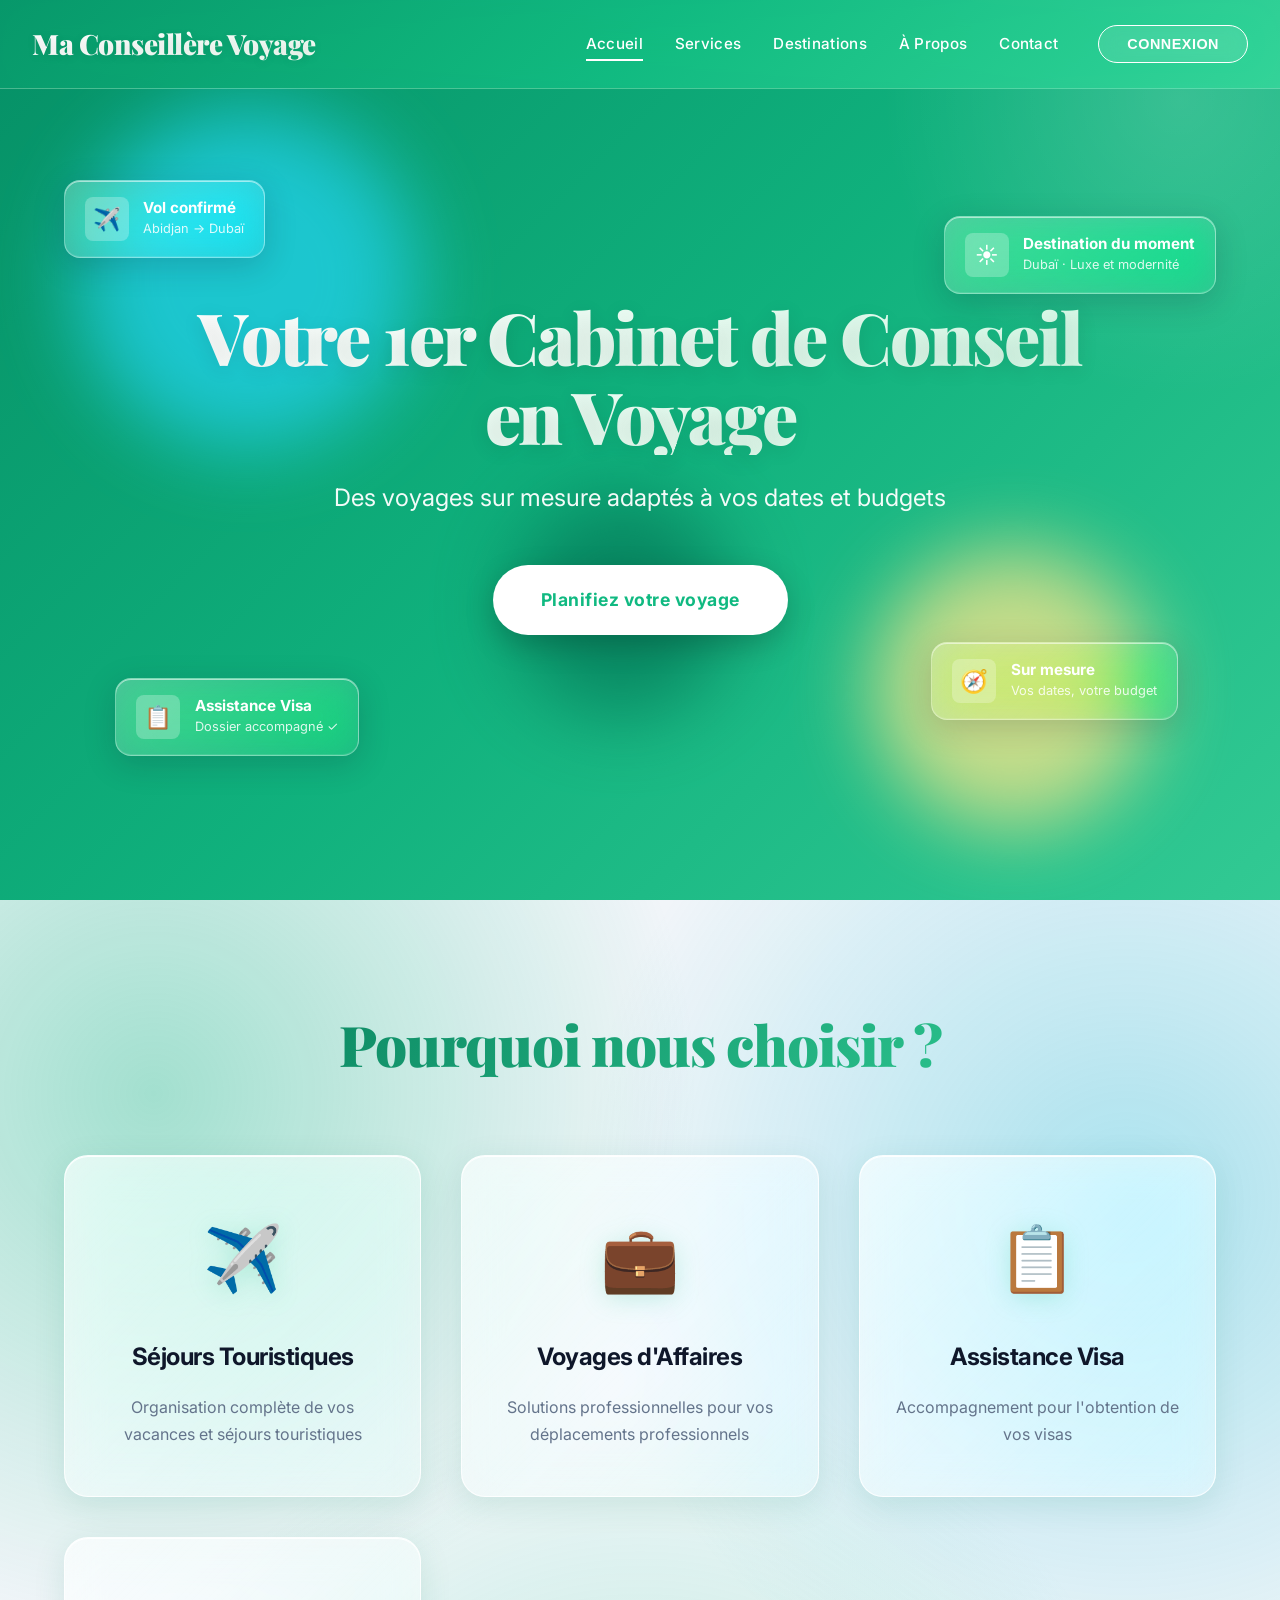
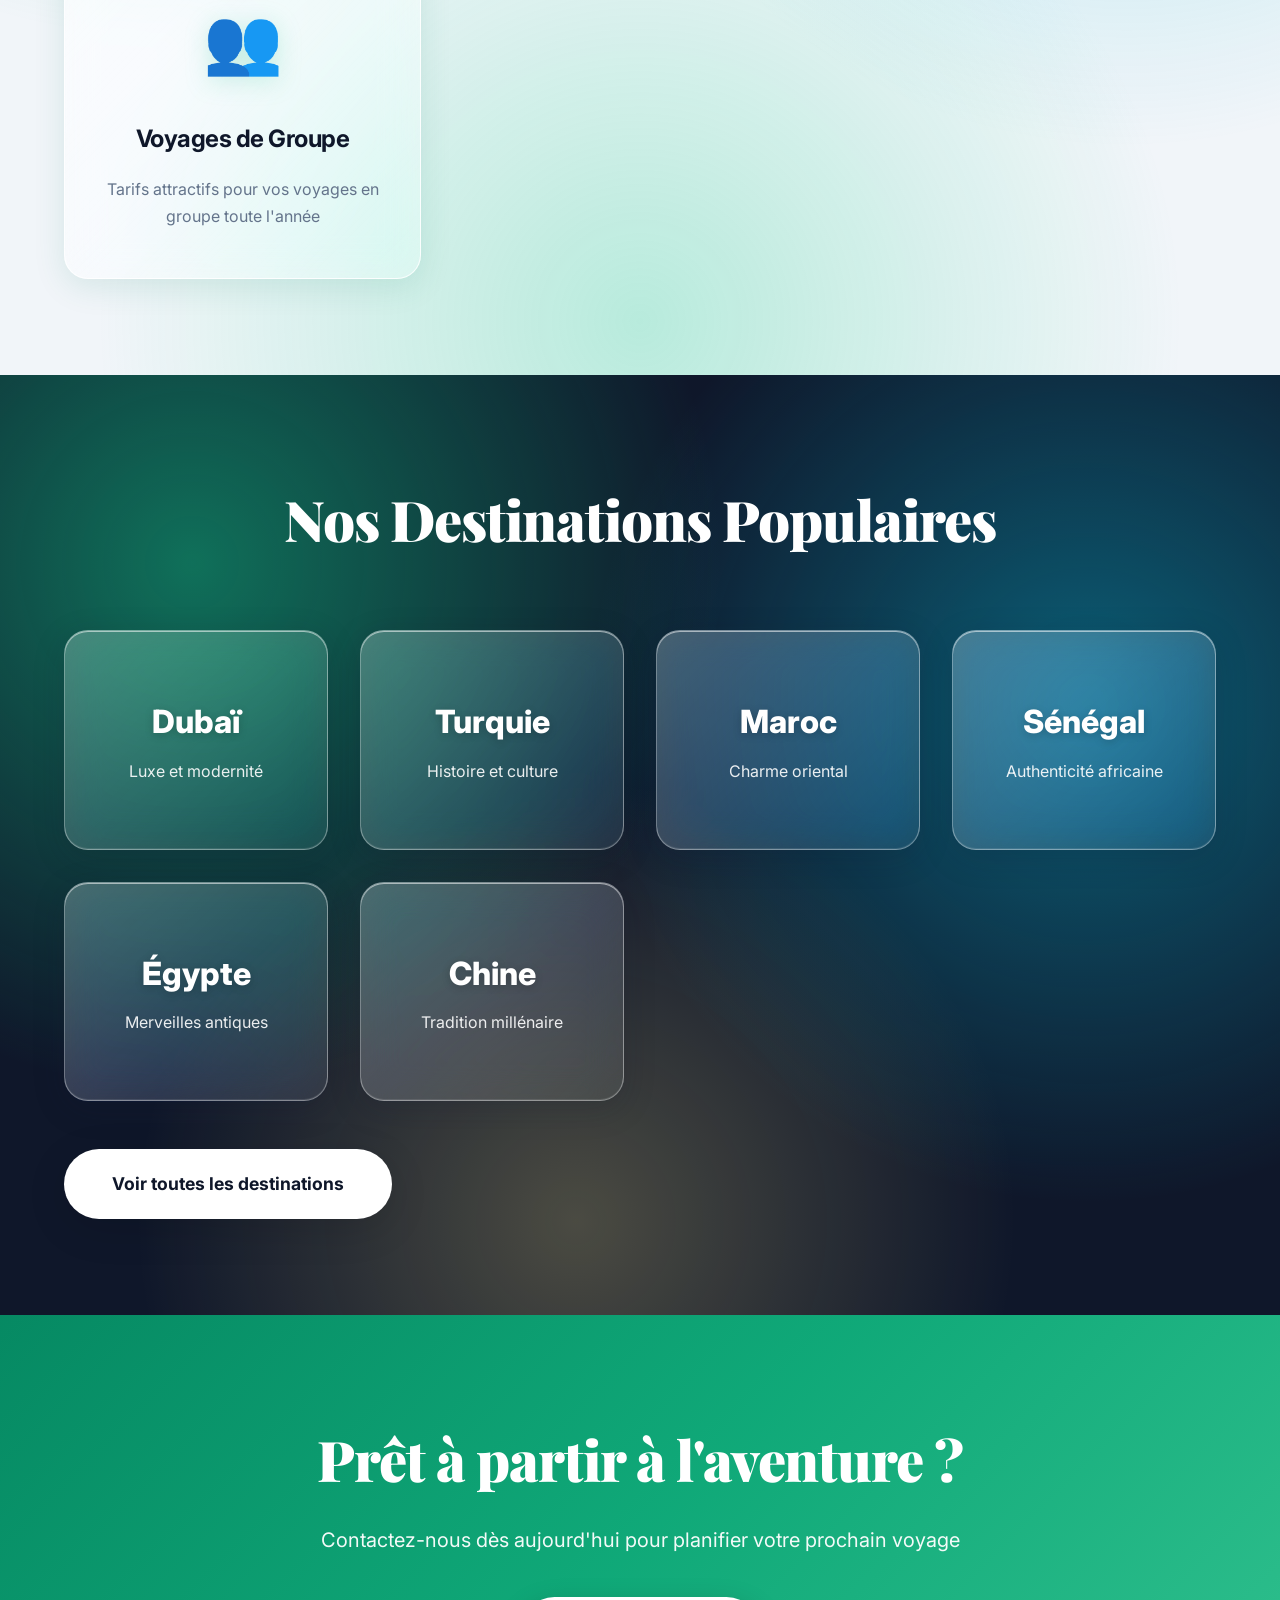
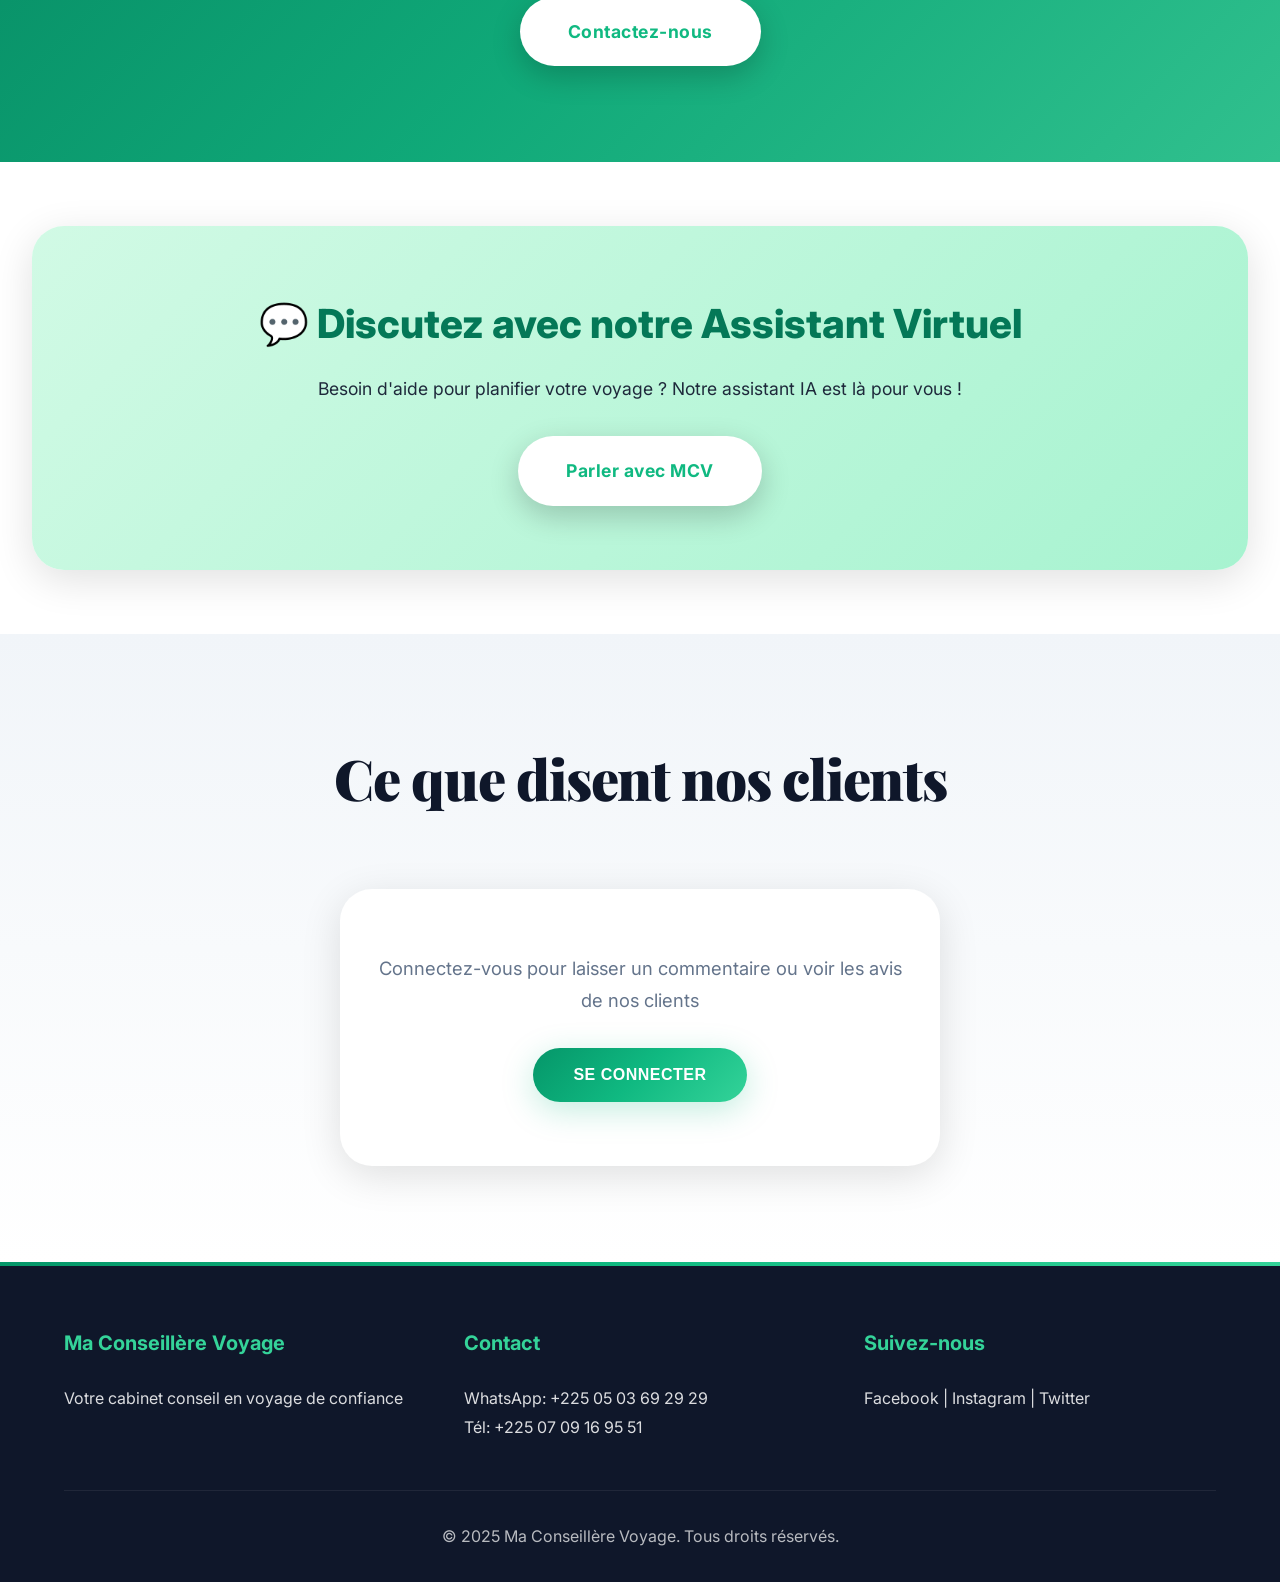
==== commit 7038b3af: "Ajout de l'effet glass widgets sur la page d'accueil Widgets en verre dépoli flottants dans le hero," ====
--- a/index.html
+++ b/index.html
@@ -28,33 +28,55 @@
     </nav>
 
     <section class="hero">
+        <div class="hero-orbs" aria-hidden="true"><span></span><span></span><span></span></div>
+
         <div class="hero-content">
             <h2>Votre 1er Cabinet de Conseil en Voyage</h2>
             <p>Des voyages sur mesure adaptés à vos dates et budgets</p>
             <a href="contact.html" class="cta-button">Planifiez votre voyage</a>
         </div>
-    </section>
-
-    <section class="features">
+
+        <!-- Glass widgets -->
+        <div class="hero-widgets" aria-hidden="true">
+            <div class="glass glass-widget gw-1">
+                <span class="gw-icon">✈️</span>
+                <div><strong>Vol confirmé</strong><small>Abidjan → Dubaï</small></div>
+            </div>
+            <div class="glass glass-widget gw-2">
+                <span class="gw-icon">☀️</span>
+                <div><strong>Destination du moment</strong><small>Dubaï · Luxe et modernité</small></div>
+            </div>
+            <div class="glass glass-widget gw-3">
+                <span class="gw-icon">📋</span>
+                <div><strong>Assistance Visa</strong><small>Dossier accompagné ✓</small></div>
+            </div>
+            <div class="glass glass-widget gw-4">
+                <span class="gw-icon">🧭</span>
+                <div><strong>Sur mesure</strong><small>Vos dates, votre budget</small></div>
+            </div>
+        </div>
+    </section>
+
+    <section class="features glass-scene">
         <div class="container">
             <h2>Pourquoi nous choisir ?</h2>
             <div class="feature-grid">
-                <div class="feature-card">
+                <div class="feature-card glass glass--light glass-tilt">
                     <div class="icon">✈️</div>
                     <h3>Séjours Touristiques</h3>
                     <p>Organisation complète de vos vacances et séjours touristiques</p>
                 </div>
-                <div class="feature-card">
+                <div class="feature-card glass glass--light glass-tilt">
                     <div class="icon">💼</div>
                     <h3>Voyages d'Affaires</h3>
                     <p>Solutions professionnelles pour vos déplacements professionnels</p>
                 </div>
-                <div class="feature-card">
+                <div class="feature-card glass glass--light glass-tilt">
                     <div class="icon">📋</div>
                     <h3>Assistance Visa</h3>
                     <p>Accompagnement pour l'obtention de vos visas</p>
                 </div>
-                <div class="feature-card">
+                <div class="feature-card glass glass--light glass-tilt">
                     <div class="icon">👥</div>
                     <h3>Voyages de Groupe</h3>
                     <p>Tarifs attractifs pour vos voyages en groupe toute l'année</p>
@@ -63,31 +85,31 @@
         </div>
     </section>
 
-    <section class="destinations-preview">
+    <section class="destinations-preview glass-scene glass-scene--dark">
         <div class="container">
             <h2>Nos Destinations Populaires</h2>
             <div class="destinations-grid">
-                <div class="destination-card">
+                <div class="destination-card glass glass-tilt">
                     <h3>Dubaï</h3>
                     <p>Luxe et modernité</p>
                 </div>
-                <div class="destination-card">
+                <div class="destination-card glass glass-tilt">
                     <h3>Turquie</h3>
                     <p>Histoire et culture</p>
                 </div>
-                <div class="destination-card">
+                <div class="destination-card glass glass-tilt">
                     <h3>Maroc</h3>
                     <p>Charme oriental</p>
                 </div>
-                <div class="destination-card">
+                <div class="destination-card glass glass-tilt">
                     <h3>Sénégal</h3>
                     <p>Authenticité africaine</p>
                 </div>
-                <div class="destination-card">
+                <div class="destination-card glass glass-tilt">
                     <h3>Égypte</h3>
                     <p>Merveilles antiques</p>
                 </div>
-                <div class="destination-card">
+                <div class="destination-card glass glass-tilt">
                     <h3>Chine</h3>
                     <p>Tradition millénaire</p>
                 </div>
@@ -244,6 +266,7 @@
         initComments();
         setupCommentForm();
     </script>
+    <script src="js/glass.js" defer></script>
 
     <footer>
         <div class="container">
--- a/styles.css
+++ b/styles.css
@@ -1601,3 +1601,246 @@
         font-size: 1rem;
     }
 }
+
+/* ============================================
+   GLASS WIDGETS - FROSTED GLASS EFFECT
+   ============================================ */
+.glass {
+    --mx: 50%;
+    --my: 0%;
+    --rx: 0deg;
+    --ry: 0deg;
+    position: relative;
+    overflow: hidden;
+    background: linear-gradient(135deg, rgba(255, 255, 255, 0.26) 0%, rgba(255, 255, 255, 0.08) 100%);
+    backdrop-filter: blur(18px) saturate(170%);
+    -webkit-backdrop-filter: blur(18px) saturate(170%);
+    border: 1px solid rgba(255, 255, 255, 0.35);
+    box-shadow:
+        0 8px 32px rgba(15, 23, 42, 0.18),
+        inset 0 1px 0 rgba(255, 255, 255, 0.55),
+        inset 0 -1px 0 rgba(255, 255, 255, 0.1);
+}
+
+/* Light that follows the pointer */
+.glass::after {
+    content: '';
+    position: absolute;
+    inset: 0;
+    border-radius: inherit;
+    background: radial-gradient(circle at var(--mx) var(--my), rgba(255, 255, 255, 0.4) 0%, transparent 45%);
+    opacity: 0;
+    transition: opacity var(--transition-base);
+    pointer-events: none;
+}
+
+.glass:hover::after {
+    opacity: 1;
+}
+
+.glass--light {
+    background: linear-gradient(135deg, rgba(255, 255, 255, 0.7) 0%, rgba(255, 255, 255, 0.35) 100%);
+    border-color: rgba(255, 255, 255, 0.8);
+    box-shadow:
+        0 8px 32px rgba(4, 120, 87, 0.12),
+        inset 0 1px 0 rgba(255, 255, 255, 0.9);
+}
+
+.glass-tilt {
+    transform-style: preserve-3d;
+    transition: transform var(--transition-base), box-shadow var(--transition-slow), border-color var(--transition-slow);
+}
+
+.glass-scene .glass-tilt:hover {
+    transform: perspective(900px) rotateX(var(--ry)) rotateY(var(--rx)) translateY(-10px);
+}
+
+/* Hero orbs give the glass something colorful to blur */
+.hero-orbs {
+    position: absolute;
+    inset: 0;
+    z-index: 1;
+    pointer-events: none;
+}
+
+.hero-orbs span {
+    position: absolute;
+    border-radius: 50%;
+    filter: blur(40px);
+    opacity: 0.75;
+    animation: float 18s ease-in-out infinite;
+}
+
+.hero-orbs span:nth-child(1) {
+    width: 340px;
+    height: 340px;
+    background: #22d3ee;
+    top: 12%;
+    left: 6%;
+}
+
+.hero-orbs span:nth-child(2) {
+    width: 280px;
+    height: 280px;
+    background: #fde68a;
+    bottom: 8%;
+    right: 10%;
+    animation-delay: -6s;
+}
+
+.hero-orbs span:nth-child(3) {
+    width: 220px;
+    height: 220px;
+    background: #047857;
+    top: 55%;
+    left: 40%;
+    animation-delay: -12s;
+}
+
+.hero-widgets {
+    position: absolute;
+    inset: 0;
+    z-index: 5;
+    pointer-events: none;
+}
+
+.glass-widget {
+    position: absolute;
+    display: flex;
+    align-items: center;
+    gap: 0.9rem;
+    padding: 1rem 1.25rem;
+    border-radius: var(--radius-md);
+    color: var(--white);
+    text-align: left;
+    pointer-events: auto;
+    animation: glassFloat 7s ease-in-out infinite, fadeInUp 1s ease-out 0.8s backwards;
+}
+
+.glass-widget .gw-icon {
+    display: grid;
+    place-items: center;
+    width: 2.75rem;
+    height: 2.75rem;
+    border-radius: var(--radius-sm);
+    background: rgba(255, 255, 255, 0.25);
+    font-size: 1.4rem;
+    flex-shrink: 0;
+}
+
+.glass-widget strong {
+    display: block;
+    font-size: 0.95rem;
+    font-weight: 700;
+    line-height: 1.3;
+}
+
+.glass-widget small {
+    display: block;
+    font-size: 0.8rem;
+    opacity: 0.85;
+}
+
+.gw-1 { top: 20%; left: 5%; }
+.gw-2 { top: 24%; right: 5%; animation-delay: -2s, 0.9s; }
+.gw-3 { bottom: 16%; left: 9%; animation-delay: -4s, 1s; }
+.gw-4 { bottom: 20%; right: 8%; animation-delay: -1s, 1.1s; }
+
+@keyframes glassFloat {
+    0%, 100% { transform: translateY(0); }
+    50% { transform: translateY(-14px); }
+}
+
+/* Sections that host glass cards */
+.glass-scene {
+    position: relative;
+    overflow: hidden;
+    isolation: isolate;
+    background:
+        radial-gradient(circle at 12% 18%, rgba(16, 185, 129, 0.35) 0%, transparent 38%),
+        radial-gradient(circle at 88% 28%, rgba(6, 182, 212, 0.3) 0%, transparent 40%),
+        radial-gradient(circle at 50% 95%, rgba(52, 211, 153, 0.3) 0%, transparent 45%),
+        var(--ultra-light);
+}
+
+.glass-scene--dark {
+    background:
+        radial-gradient(circle at 15% 20%, rgba(16, 185, 129, 0.55) 0%, transparent 40%),
+        radial-gradient(circle at 85% 35%, rgba(6, 182, 212, 0.45) 0%, transparent 40%),
+        radial-gradient(circle at 45% 90%, rgba(253, 230, 138, 0.25) 0%, transparent 40%),
+        var(--dark);
+}
+
+.glass-scene--dark h2 {
+    color: var(--white);
+}
+
+.glass-scene--dark .btn-secondary {
+    background: var(--white);
+    color: var(--dark);
+}
+
+.glass-scene--dark .btn-secondary:hover {
+    background: var(--primary);
+    color: var(--white);
+}
+
+.glass-scene .feature-card:hover {
+    border-color: rgba(255, 255, 255, 0.95);
+}
+
+.glass-scene .destination-card {
+    border-radius: var(--radius-lg);
+}
+
+@media (max-width: 1100px) {
+    .hero {
+        flex-direction: column;
+    }
+
+    .hero-widgets {
+        position: relative;
+        inset: auto;
+        display: flex;
+        flex-wrap: wrap;
+        justify-content: center;
+        gap: 1rem;
+        margin-top: 3rem;
+    }
+
+    .glass-widget {
+        position: static;
+    }
+
+    .gw-3,
+    .gw-4 {
+        display: none;
+    }
+}
+
+@media (max-width: 480px) {
+    .glass-widget {
+        width: 100%;
+    }
+}
+
+@supports not ((backdrop-filter: blur(1px)) or (-webkit-backdrop-filter: blur(1px))) {
+    .glass {
+        background: rgba(255, 255, 255, 0.22);
+    }
+
+    .glass--light {
+        background: rgba(255, 255, 255, 0.85);
+    }
+}
+
+@media (prefers-reduced-motion: reduce) {
+    .glass-widget,
+    .hero-orbs span {
+        animation: none;
+    }
+
+    .glass-scene .glass-tilt:hover {
+        transform: none;
+    }
+}
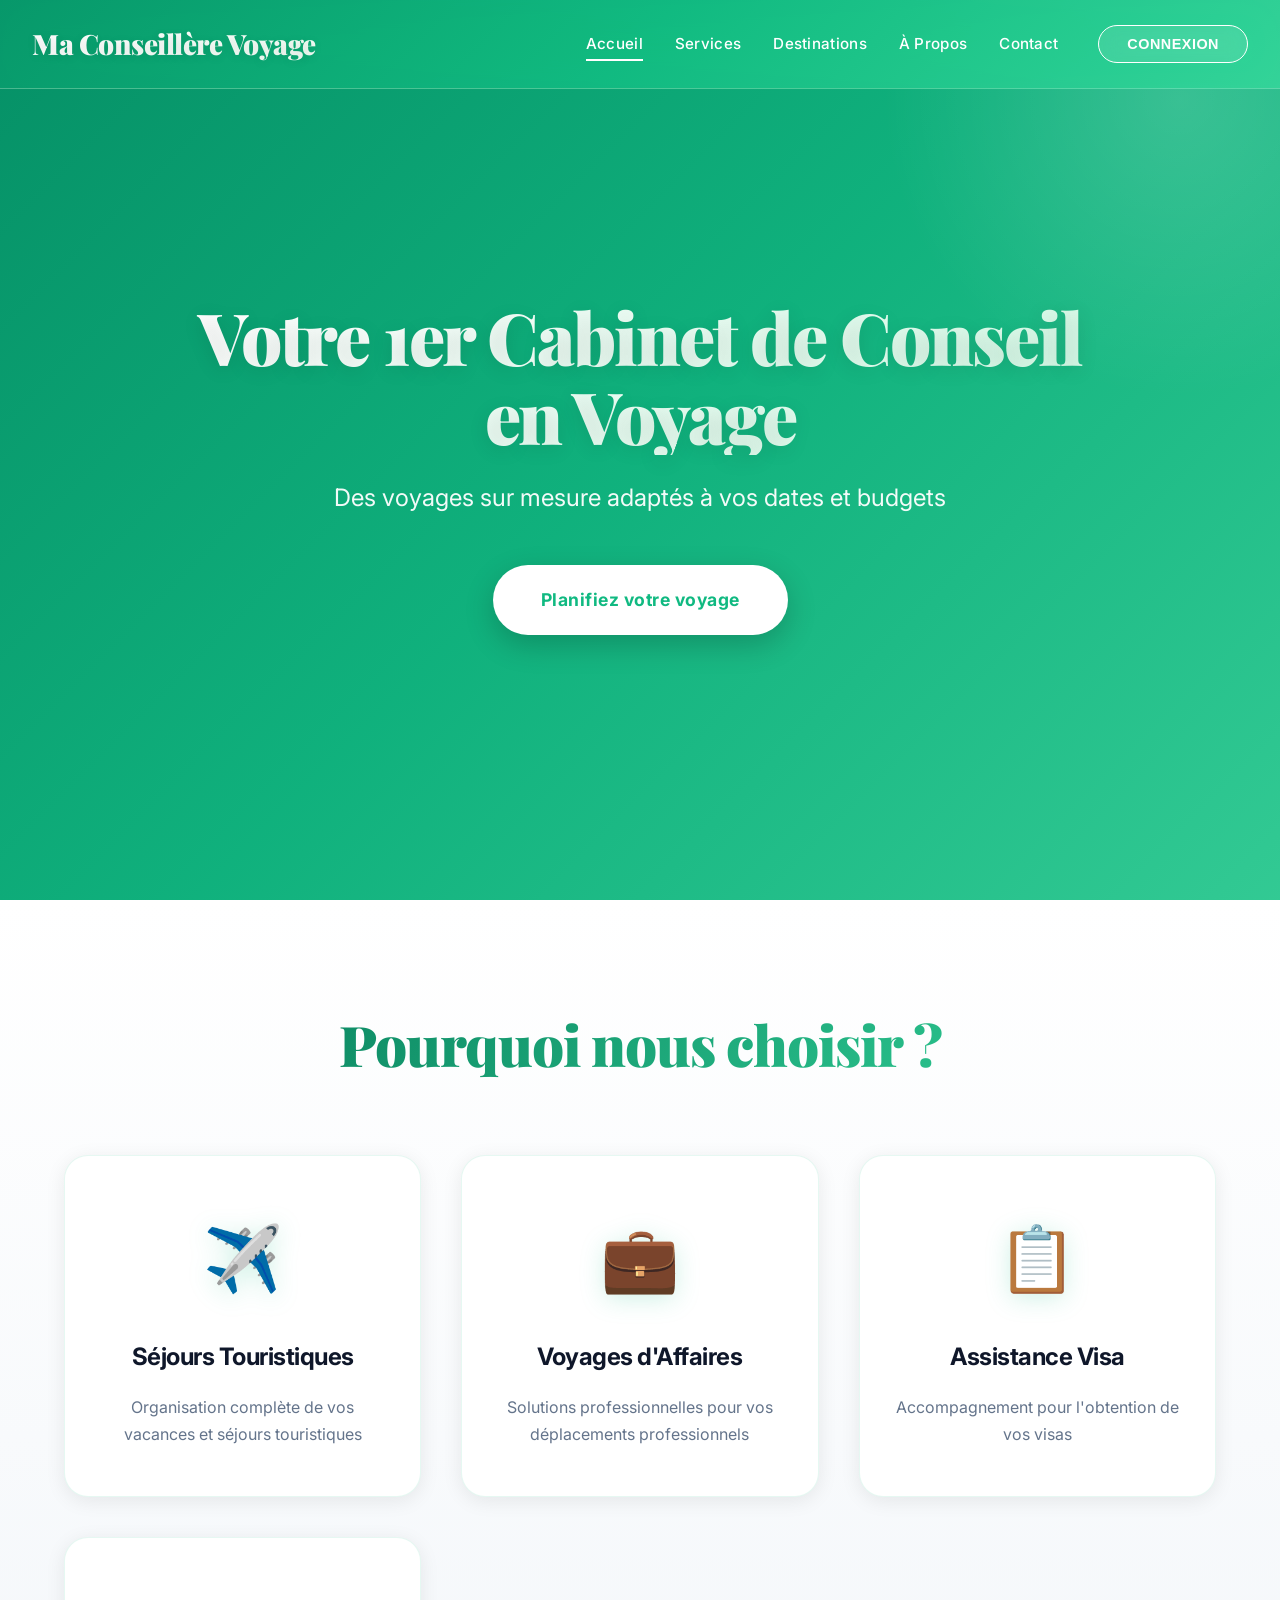
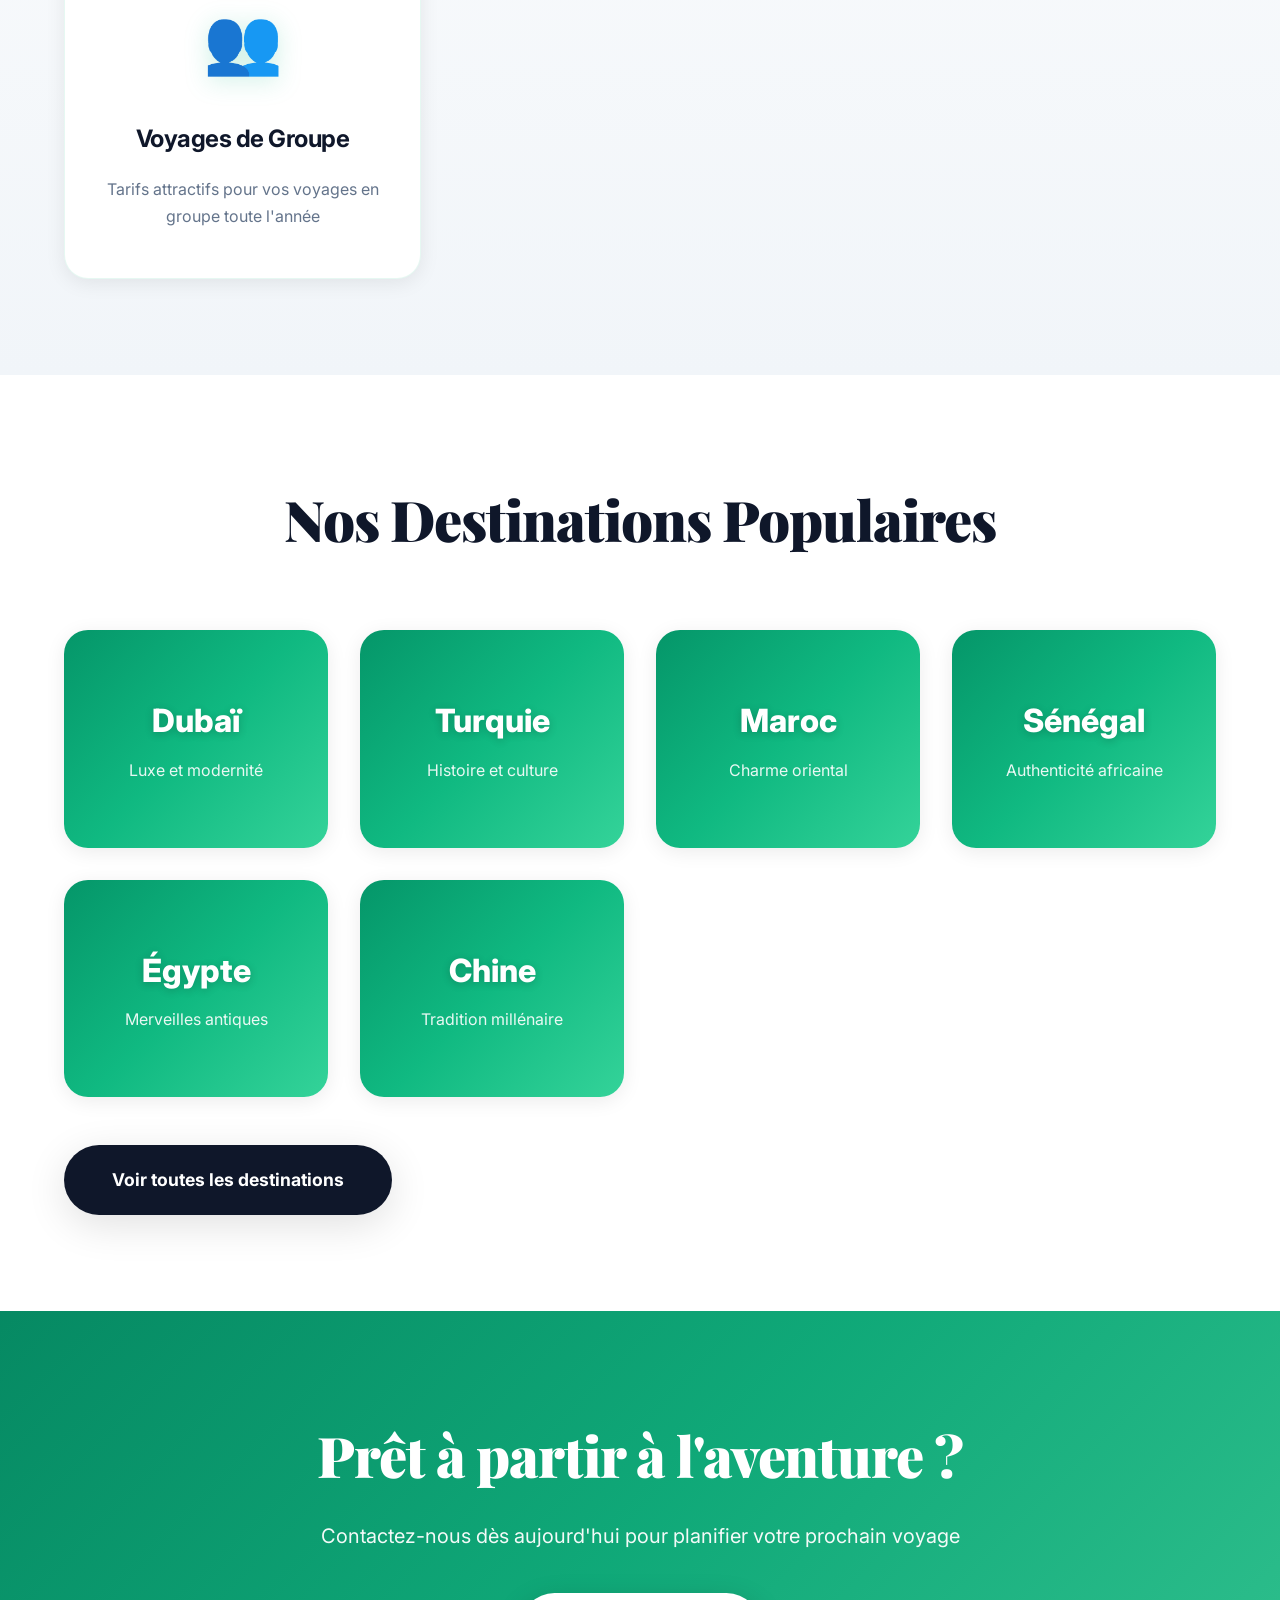
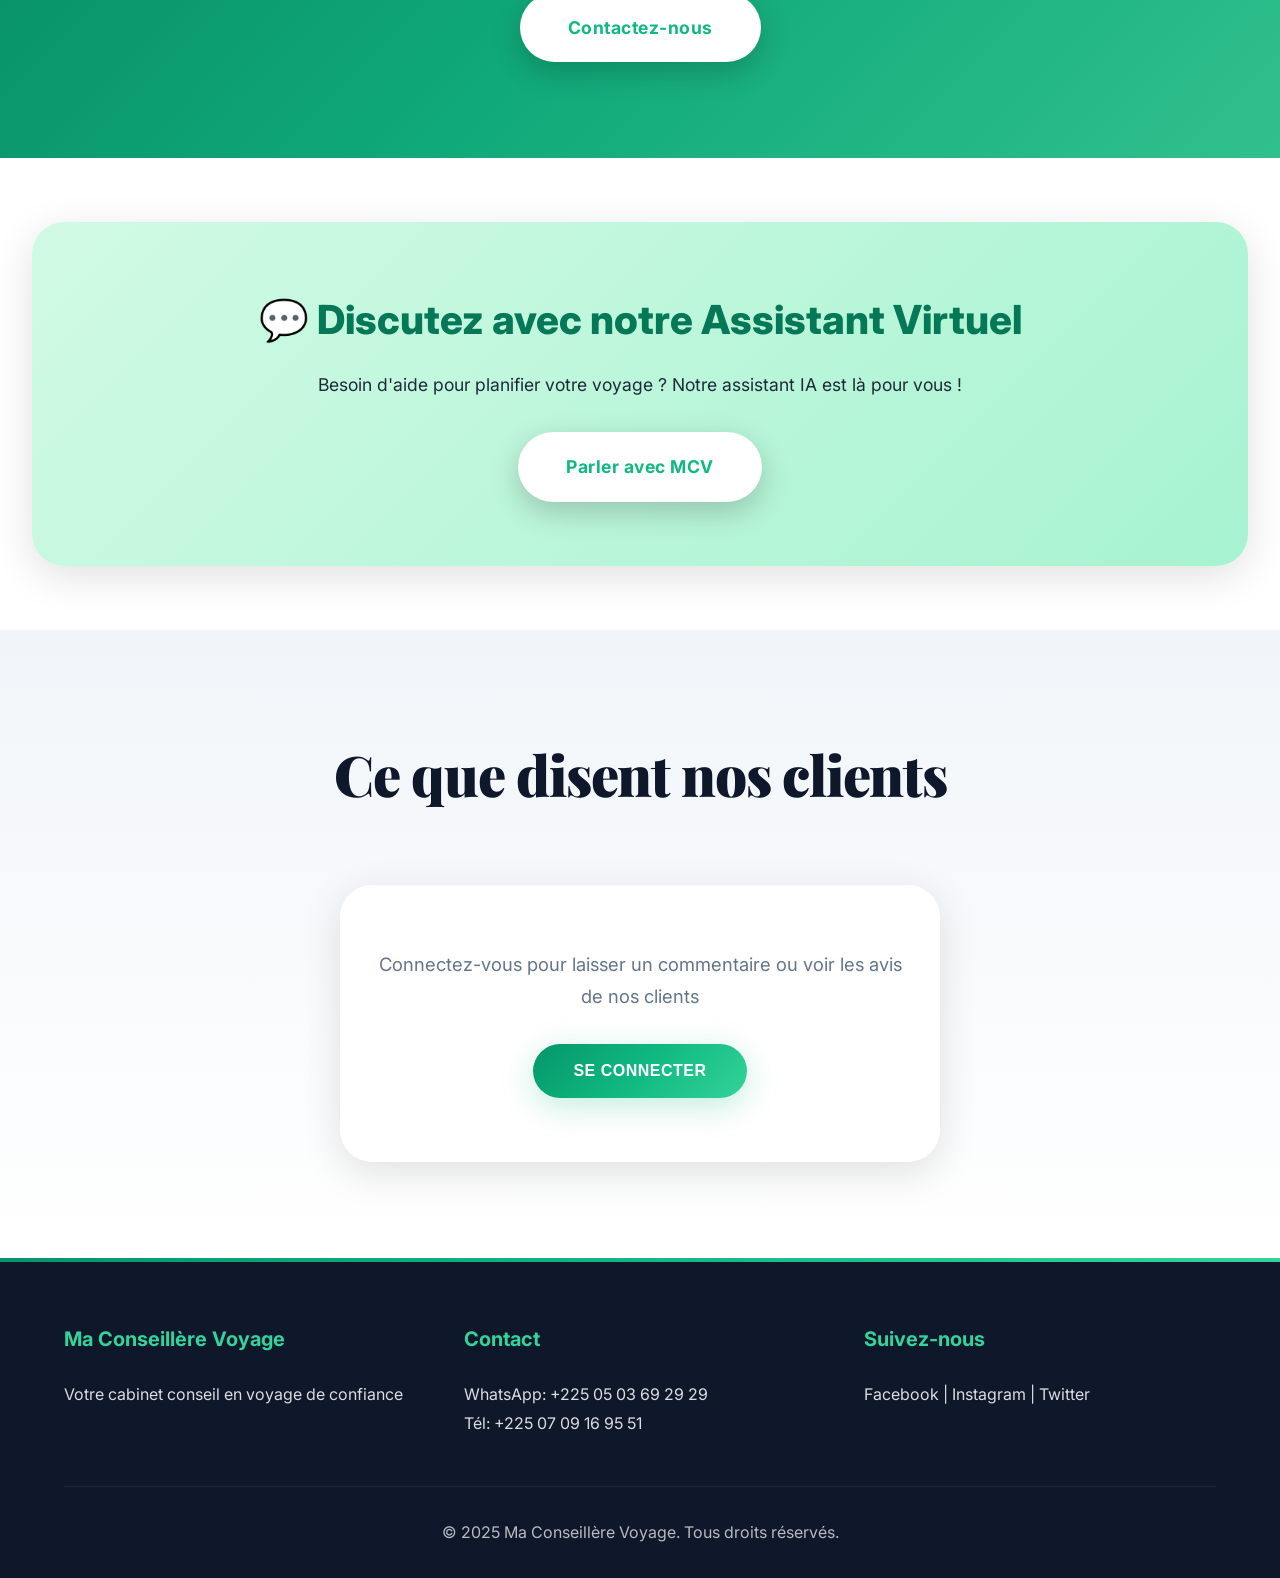
==== commit 337a6098: "Annulation de l'effet glass widgets sur la page d'accueil This reverts commit 7038b3a.  Co-Authored-" ====
--- a/index.html
+++ b/index.html
@@ -28,55 +28,33 @@
     </nav>
 
     <section class="hero">
-        <div class="hero-orbs" aria-hidden="true"><span></span><span></span><span></span></div>
-
         <div class="hero-content">
             <h2>Votre 1er Cabinet de Conseil en Voyage</h2>
             <p>Des voyages sur mesure adaptés à vos dates et budgets</p>
             <a href="contact.html" class="cta-button">Planifiez votre voyage</a>
         </div>
-
-        <!-- Glass widgets -->
-        <div class="hero-widgets" aria-hidden="true">
-            <div class="glass glass-widget gw-1">
-                <span class="gw-icon">✈️</span>
-                <div><strong>Vol confirmé</strong><small>Abidjan → Dubaï</small></div>
-            </div>
-            <div class="glass glass-widget gw-2">
-                <span class="gw-icon">☀️</span>
-                <div><strong>Destination du moment</strong><small>Dubaï · Luxe et modernité</small></div>
-            </div>
-            <div class="glass glass-widget gw-3">
-                <span class="gw-icon">📋</span>
-                <div><strong>Assistance Visa</strong><small>Dossier accompagné ✓</small></div>
-            </div>
-            <div class="glass glass-widget gw-4">
-                <span class="gw-icon">🧭</span>
-                <div><strong>Sur mesure</strong><small>Vos dates, votre budget</small></div>
-            </div>
-        </div>
-    </section>
-
-    <section class="features glass-scene">
+    </section>
+
+    <section class="features">
         <div class="container">
             <h2>Pourquoi nous choisir ?</h2>
             <div class="feature-grid">
-                <div class="feature-card glass glass--light glass-tilt">
+                <div class="feature-card">
                     <div class="icon">✈️</div>
                     <h3>Séjours Touristiques</h3>
                     <p>Organisation complète de vos vacances et séjours touristiques</p>
                 </div>
-                <div class="feature-card glass glass--light glass-tilt">
+                <div class="feature-card">
                     <div class="icon">💼</div>
                     <h3>Voyages d'Affaires</h3>
                     <p>Solutions professionnelles pour vos déplacements professionnels</p>
                 </div>
-                <div class="feature-card glass glass--light glass-tilt">
+                <div class="feature-card">
                     <div class="icon">📋</div>
                     <h3>Assistance Visa</h3>
                     <p>Accompagnement pour l'obtention de vos visas</p>
                 </div>
-                <div class="feature-card glass glass--light glass-tilt">
+                <div class="feature-card">
                     <div class="icon">👥</div>
                     <h3>Voyages de Groupe</h3>
                     <p>Tarifs attractifs pour vos voyages en groupe toute l'année</p>
@@ -85,31 +63,31 @@
         </div>
     </section>
 
-    <section class="destinations-preview glass-scene glass-scene--dark">
+    <section class="destinations-preview">
         <div class="container">
             <h2>Nos Destinations Populaires</h2>
             <div class="destinations-grid">
-                <div class="destination-card glass glass-tilt">
+                <div class="destination-card">
                     <h3>Dubaï</h3>
                     <p>Luxe et modernité</p>
                 </div>
-                <div class="destination-card glass glass-tilt">
+                <div class="destination-card">
                     <h3>Turquie</h3>
                     <p>Histoire et culture</p>
                 </div>
-                <div class="destination-card glass glass-tilt">
+                <div class="destination-card">
                     <h3>Maroc</h3>
                     <p>Charme oriental</p>
                 </div>
-                <div class="destination-card glass glass-tilt">
+                <div class="destination-card">
                     <h3>Sénégal</h3>
                     <p>Authenticité africaine</p>
                 </div>
-                <div class="destination-card glass glass-tilt">
+                <div class="destination-card">
                     <h3>Égypte</h3>
                     <p>Merveilles antiques</p>
                 </div>
-                <div class="destination-card glass glass-tilt">
+                <div class="destination-card">
                     <h3>Chine</h3>
                     <p>Tradition millénaire</p>
                 </div>
@@ -266,7 +244,6 @@
         initComments();
         setupCommentForm();
     </script>
-    <script src="js/glass.js" defer></script>
 
     <footer>
         <div class="container">
--- a/styles.css
+++ b/styles.css
@@ -1601,246 +1601,3 @@
         font-size: 1rem;
     }
 }
-
-/* ============================================
-   GLASS WIDGETS - FROSTED GLASS EFFECT
-   ============================================ */
-.glass {
-    --mx: 50%;
-    --my: 0%;
-    --rx: 0deg;
-    --ry: 0deg;
-    position: relative;
-    overflow: hidden;
-    background: linear-gradient(135deg, rgba(255, 255, 255, 0.26) 0%, rgba(255, 255, 255, 0.08) 100%);
-    backdrop-filter: blur(18px) saturate(170%);
-    -webkit-backdrop-filter: blur(18px) saturate(170%);
-    border: 1px solid rgba(255, 255, 255, 0.35);
-    box-shadow:
-        0 8px 32px rgba(15, 23, 42, 0.18),
-        inset 0 1px 0 rgba(255, 255, 255, 0.55),
-        inset 0 -1px 0 rgba(255, 255, 255, 0.1);
-}
-
-/* Light that follows the pointer */
-.glass::after {
-    content: '';
-    position: absolute;
-    inset: 0;
-    border-radius: inherit;
-    background: radial-gradient(circle at var(--mx) var(--my), rgba(255, 255, 255, 0.4) 0%, transparent 45%);
-    opacity: 0;
-    transition: opacity var(--transition-base);
-    pointer-events: none;
-}
-
-.glass:hover::after {
-    opacity: 1;
-}
-
-.glass--light {
-    background: linear-gradient(135deg, rgba(255, 255, 255, 0.7) 0%, rgba(255, 255, 255, 0.35) 100%);
-    border-color: rgba(255, 255, 255, 0.8);
-    box-shadow:
-        0 8px 32px rgba(4, 120, 87, 0.12),
-        inset 0 1px 0 rgba(255, 255, 255, 0.9);
-}
-
-.glass-tilt {
-    transform-style: preserve-3d;
-    transition: transform var(--transition-base), box-shadow var(--transition-slow), border-color var(--transition-slow);
-}
-
-.glass-scene .glass-tilt:hover {
-    transform: perspective(900px) rotateX(var(--ry)) rotateY(var(--rx)) translateY(-10px);
-}
-
-/* Hero orbs give the glass something colorful to blur */
-.hero-orbs {
-    position: absolute;
-    inset: 0;
-    z-index: 1;
-    pointer-events: none;
-}
-
-.hero-orbs span {
-    position: absolute;
-    border-radius: 50%;
-    filter: blur(40px);
-    opacity: 0.75;
-    animation: float 18s ease-in-out infinite;
-}
-
-.hero-orbs span:nth-child(1) {
-    width: 340px;
-    height: 340px;
-    background: #22d3ee;
-    top: 12%;
-    left: 6%;
-}
-
-.hero-orbs span:nth-child(2) {
-    width: 280px;
-    height: 280px;
-    background: #fde68a;
-    bottom: 8%;
-    right: 10%;
-    animation-delay: -6s;
-}
-
-.hero-orbs span:nth-child(3) {
-    width: 220px;
-    height: 220px;
-    background: #047857;
-    top: 55%;
-    left: 40%;
-    animation-delay: -12s;
-}
-
-.hero-widgets {
-    position: absolute;
-    inset: 0;
-    z-index: 5;
-    pointer-events: none;
-}
-
-.glass-widget {
-    position: absolute;
-    display: flex;
-    align-items: center;
-    gap: 0.9rem;
-    padding: 1rem 1.25rem;
-    border-radius: var(--radius-md);
-    color: var(--white);
-    text-align: left;
-    pointer-events: auto;
-    animation: glassFloat 7s ease-in-out infinite, fadeInUp 1s ease-out 0.8s backwards;
-}
-
-.glass-widget .gw-icon {
-    display: grid;
-    place-items: center;
-    width: 2.75rem;
-    height: 2.75rem;
-    border-radius: var(--radius-sm);
-    background: rgba(255, 255, 255, 0.25);
-    font-size: 1.4rem;
-    flex-shrink: 0;
-}
-
-.glass-widget strong {
-    display: block;
-    font-size: 0.95rem;
-    font-weight: 700;
-    line-height: 1.3;
-}
-
-.glass-widget small {
-    display: block;
-    font-size: 0.8rem;
-    opacity: 0.85;
-}
-
-.gw-1 { top: 20%; left: 5%; }
-.gw-2 { top: 24%; right: 5%; animation-delay: -2s, 0.9s; }
-.gw-3 { bottom: 16%; left: 9%; animation-delay: -4s, 1s; }
-.gw-4 { bottom: 20%; right: 8%; animation-delay: -1s, 1.1s; }
-
-@keyframes glassFloat {
-    0%, 100% { transform: translateY(0); }
-    50% { transform: translateY(-14px); }
-}
-
-/* Sections that host glass cards */
-.glass-scene {
-    position: relative;
-    overflow: hidden;
-    isolation: isolate;
-    background:
-        radial-gradient(circle at 12% 18%, rgba(16, 185, 129, 0.35) 0%, transparent 38%),
-        radial-gradient(circle at 88% 28%, rgba(6, 182, 212, 0.3) 0%, transparent 40%),
-        radial-gradient(circle at 50% 95%, rgba(52, 211, 153, 0.3) 0%, transparent 45%),
-        var(--ultra-light);
-}
-
-.glass-scene--dark {
-    background:
-        radial-gradient(circle at 15% 20%, rgba(16, 185, 129, 0.55) 0%, transparent 40%),
-        radial-gradient(circle at 85% 35%, rgba(6, 182, 212, 0.45) 0%, transparent 40%),
-        radial-gradient(circle at 45% 90%, rgba(253, 230, 138, 0.25) 0%, transparent 40%),
-        var(--dark);
-}
-
-.glass-scene--dark h2 {
-    color: var(--white);
-}
-
-.glass-scene--dark .btn-secondary {
-    background: var(--white);
-    color: var(--dark);
-}
-
-.glass-scene--dark .btn-secondary:hover {
-    background: var(--primary);
-    color: var(--white);
-}
-
-.glass-scene .feature-card:hover {
-    border-color: rgba(255, 255, 255, 0.95);
-}
-
-.glass-scene .destination-card {
-    border-radius: var(--radius-lg);
-}
-
-@media (max-width: 1100px) {
-    .hero {
-        flex-direction: column;
-    }
-
-    .hero-widgets {
-        position: relative;
-        inset: auto;
-        display: flex;
-        flex-wrap: wrap;
-        justify-content: center;
-        gap: 1rem;
-        margin-top: 3rem;
-    }
-
-    .glass-widget {
-        position: static;
-    }
-
-    .gw-3,
-    .gw-4 {
-        display: none;
-    }
-}
-
-@media (max-width: 480px) {
-    .glass-widget {
-        width: 100%;
-    }
-}
-
-@supports not ((backdrop-filter: blur(1px)) or (-webkit-backdrop-filter: blur(1px))) {
-    .glass {
-        background: rgba(255, 255, 255, 0.22);
-    }
-
-    .glass--light {
-        background: rgba(255, 255, 255, 0.85);
-    }
-}
-
-@media (prefers-reduced-motion: reduce) {
-    .glass-widget,
-    .hero-orbs span {
-        animation: none;
-    }
-
-    .glass-scene .glass-tilt:hover {
-        transform: none;
-    }
-}
